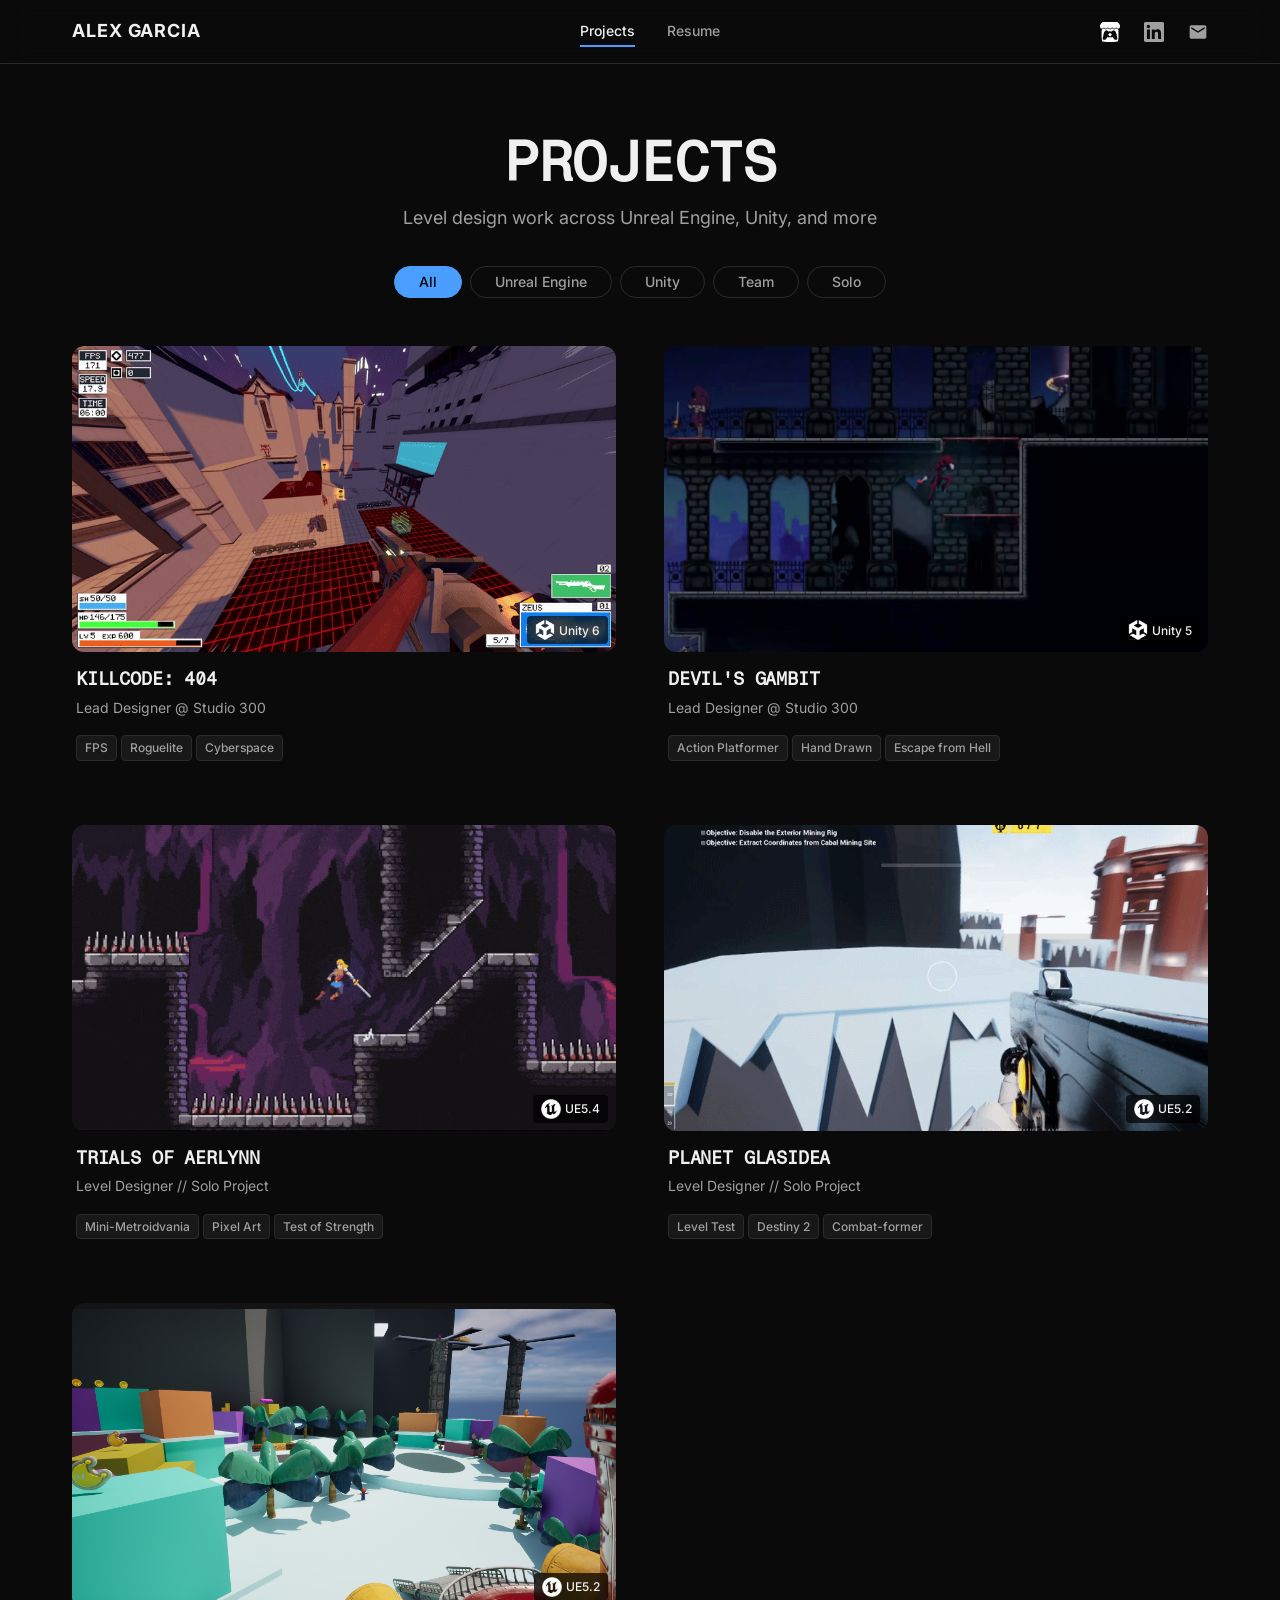
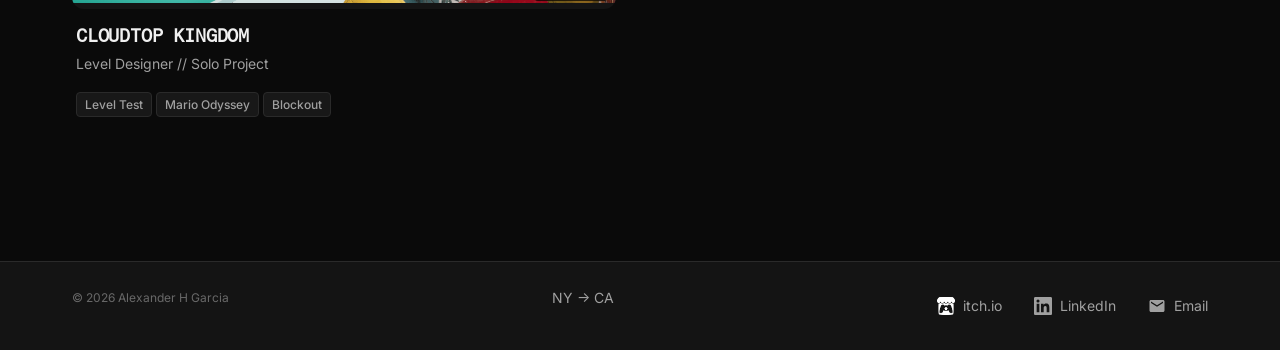
==== projects/index.html @ 3f66cb93 "Updated links" ====
<!DOCTYPE html>
<html lang="en">
<head>
  <meta charset="UTF-8">
  <meta name="viewport" content="width=device-width, initial-scale=1.0">
  <meta name="description" content="Game and level design projects by Alexander H Garcia.">
  <meta name="theme-color" content="#0a0a0a">
  <title>Projects — Alexander H Garcia</title>

  <!-- Fonts -->
  <link rel="preconnect" href="https://fonts.googleapis.com">
  <link rel="preconnect" href="https://fonts.gstatic.com" crossorigin>
  <link href="https://fonts.googleapis.com/css2?family=Fragment+Mono:ital@0;1&family=Inter:wght@400;500;600;700&display=swap" rel="stylesheet">

  <!-- Styles -->
  <link rel="stylesheet" href="../css/reset.css">
  <link rel="stylesheet" href="../css/variables.css">
  <link rel="stylesheet" href="../css/global.css">
  <link rel="stylesheet" href="../css/navbar.css">
  <link rel="stylesheet" href="../css/project-card.css">
  <link rel="stylesheet" href="../css/footer.css">

  <!-- Scripts -->
  <script src="../js/navbar.js" defer></script>
  <script src="../js/filter.js" defer></script>
  <script src="../js/lazy-load.js" defer></script>
  <script src="../js/thumbnail-cycle.js" defer></script>
</head>
<body>
  <div class="site-wrapper">

    <!-- ========== NAVBAR ========== -->
    <nav class="navbar" role="navigation" aria-label="Main navigation">
      <div class="navbar__inner">
        <a href="/" class="navbar__logo">Alex Garcia</a>

        <div class="navbar__links">
          <a href="/projects/" class="navbar__link navbar__link--active">Projects</a>
          <a href="/resume.html" class="navbar__link">Resume</a>
        </div>

        <div class="navbar__socials">
          <a href="https://saiyoh.itch.io/" class="navbar__social-link" aria-label="itch.io" target="_blank" rel="noopener">
            <img src="../assets/icons/itch.png" alt="itch.io" width="20" height="20">
          </a>
          <a href="https://www.linkedin.com/in/alexander-garcia-9144822bb/" class="navbar__social-link" aria-label="LinkedIn" target="_blank" rel="noopener">
            <svg viewBox="0 0 24 24" xmlns="http://www.w3.org/2000/svg"><path d="M20.447 20.452h-3.554v-5.569c0-1.328-.027-3.037-1.852-3.037-1.853 0-2.136 1.445-2.136 2.939v5.667H9.351V9h3.414v1.561h.046c.477-.9 1.637-1.85 3.37-1.85 3.601 0 4.267 2.37 4.267 5.455v6.286zM5.337 7.433a2.062 2.062 0 01-2.063-2.065 2.064 2.064 0 112.063 2.065zm1.782 13.019H3.555V9h3.564v11.452zM22.225 0H1.771C.792 0 0 .774 0 1.729v20.542C0 23.227.792 24 1.771 24h20.451C23.2 24 24 23.227 24 22.271V1.729C24 .774 23.2 0 22.222 0h.003z"/></svg>
          </a>
          <a href="mailto:alexhgarciadesign@gmail.com" class="navbar__social-link" aria-label="Email">
            <svg viewBox="0 0 24 24" xmlns="http://www.w3.org/2000/svg"><path d="M20 4H4c-1.1 0-2 .9-2 2v12c0 1.1.9 2 2 2h16c1.1 0 2-.9 2-2V6c0-1.1-.9-2-2-2zm0 4l-8 5-8-5V6l8 5 8-5v2z"/></svg>
          </a>
        </div>

        <button class="navbar__hamburger" aria-label="Toggle menu" aria-expanded="false">
          <span></span>
          <span></span>
          <span></span>
        </button>
      </div>

      <div class="navbar__overlay"></div>
      <div class="navbar__mobile-menu">
        <a href="./projects/" class="navbar__link navbar__link--active">Projects</a>
        <a href="./resume.html" class="navbar__link">Resume</a>
        <div class="navbar__mobile-socials">
          <a href="https://saiyoh.itch.io/" class="navbar__social-link" aria-label="itch.io" target="_blank" rel="noopener">
            <img src="../assets/icons/itch.png" alt="itch.io" width="20" height="20">
          </a>
          <a href="https://www.linkedin.com/in/alexander-garcia-9144822bb/" class="navbar__social-link" aria-label="LinkedIn" target="_blank" rel="noopener">
            <svg viewBox="0 0 24 24" xmlns="http://www.w3.org/2000/svg"><path d="M20.447 20.452h-3.554v-5.569c0-1.328-.027-3.037-1.852-3.037-1.853 0-2.136 1.445-2.136 2.939v5.667H9.351V9h3.414v1.561h.046c.477-.9 1.637-1.85 3.37-1.85 3.601 0 4.267 2.37 4.267 5.455v6.286zM5.337 7.433a2.062 2.062 0 01-2.063-2.065 2.064 2.064 0 112.063 2.065zm1.782 13.019H3.555V9h3.564v11.452zM22.225 0H1.771C.792 0 0 .774 0 1.729v20.542C0 23.227.792 24 1.771 24h20.451C23.2 24 24 23.227 24 22.271V1.729C24 .774 23.2 0 22.222 0h.003z"/></svg>
          </a>
          <a href="mailto:alexhgarciadesign@gmail.com" class="navbar__social-link" aria-label="Email">
            <svg viewBox="0 0 24 24" xmlns="http://www.w3.org/2000/svg"><path d="M20 4H4c-1.1 0-2 .9-2 2v12c0 1.1.9 2 2 2h16c1.1 0 2-.9 2-2V6c0-1.1-.9-2-2-2zm0 4l-8 5-8-5V6l8 5 8-5v2z"/></svg>
          </a>
        </div>
      </div>
    </nav>

    <!-- ========== MAIN ========== -->
    <main>
      <section class="section">
        <div class="container">
          <div class="projects-header">
            <h1>Projects</h1>
            <p>Level design work across Unreal Engine, Unity, and more</p>
          </div>

          <!-- Filter tags -->
          <div class="filter-tags">
            <button class="filter-tag filter-tag--active" data-filter="all">All</button>
            <button class="filter-tag" data-filter="unreal">Unreal Engine</button>
            <button class="filter-tag" data-filter="unity">Unity</button>
            <button class="filter-tag" data-filter="team">Team</button>
            <button class="filter-tag" data-filter="solo">Solo</button>
          </div>

          <!-- Project grid -->
          <div class="project-grid">

            <!-- KillCode: 404 -->
            <a href="/projects/killcode-404.html" class="project-card" data-tags="unity,team">
              <div class="project-card__thumbnail">
                <img src="../assets/images/projects/killcode-404/kcc404-thumbnail.gif" alt="KillCode: 404 gameplay showing level design" loading="lazy">
                <div class="project-card__engine">
                  <img src="../assets/icons/unity.png" alt="">
                  <span>Unity 6</span>
                </div>
              </div>
              <div class="project-card__info">
                <h2 class="project-card__title">KillCode: 404</h2>
                <p class="project-card__subtitle">Lead Designer @ Studio 300</p>
                <div class="project-card__genres">
                  <span class="genre-tag">FPS</span>
                  <span class="genre-tag">Roguelite</span>
                  <span class="genre-tag">Cyberspace</span>
                </div>
              </div>
            </a>

            <!-- Devil's Gambit -->
            <a href="/projects/devils-gambit.html" class="project-card" data-tags="unity,team">
              <div class="project-card__thumbnail">
                <img src="../assets/images/projects/devils-gambit/dv-thumbnail.gif" alt="Devil's Gambit gameplay showing level design" loading="lazy">
                <div class="project-card__engine">
                  <img src="../assets/icons/unity.png" alt="">
                  <span>Unity 5</span>
                </div>
              </div>
              <div class="project-card__info">
                <h2 class="project-card__title">Devil's Gambit</h2>
                <p class="project-card__subtitle">Lead Designer @ Studio 300</p>
                <div class="project-card__genres">
                  <span class="genre-tag">Action Platformer</span>
                  <span class="genre-tag">Hand Drawn</span>
                  <span class="genre-tag">Escape from Hell</span>
                </div>
              </div>
            </a>

            <!-- Trials of Aerlynn -->
            <a href="/projects/trials-of-aerlynn.html" class="project-card" data-tags="unreal,solo">
              <div class="project-card__thumbnail">
                <img src="../assets/images/projects/trials-of-aerlynn/ttoa-thumbnail.gif" alt="Trials of Aerlynn gameplay showing level design" loading="lazy">
                <div class="project-card__engine">
                  <img src="../assets/icons/unreal.png" alt="">
                  <span>UE5.4</span>
                </div>
              </div>
              <div class="project-card__info">
                <h2 class="project-card__title">Trials of Aerlynn</h2>
                <p class="project-card__subtitle">Level Designer // Solo Project</p>
                <div class="project-card__genres">
                  <span class="genre-tag">Mini-Metroidvania</span>
                  <span class="genre-tag">Pixel Art</span>
                  <span class="genre-tag">Test of Strength</span>
                </div>
              </div>
            </a>

            <!-- Planet Glasidea -->
            <a href="/projects/planet-glasidea.html" class="project-card" data-tags="unreal,solo">
              <div class="project-card__thumbnail">
                <img src="../assets/images/projects/planet-glasidea/glasidea-thumbnail-a.gif"
                     data-thumbnails='["../assets/images/projects/planet-glasidea/glasidea-thumbnail-a.gif","../assets/images/projects/planet-glasidea/glasidea-thumbnail-b.gif","../assets/images/projects/planet-glasidea/glasidea-thumbnail-c.gif"]'
                     alt="Planet Glasidea gameplay showing level design" loading="lazy">
                <div class="project-card__engine">
                  <img src="../assets/icons/unreal.png" alt="">
                  <span>UE5.2</span>
                </div>
              </div>
              <div class="project-card__info">
                <h2 class="project-card__title">Planet Glasidea</h2>
                <p class="project-card__subtitle">Level Designer // Solo Project</p>
                <div class="project-card__genres">
                  <span class="genre-tag">Level Test</span>
                  <span class="genre-tag">Destiny 2</span>
                  <span class="genre-tag">Combat-former</span>
                </div>
              </div>
            </a>

            <!-- Cloudtop Kingdom -->
            <a href="/projects/cloudtop-kingdom.html" class="project-card" data-tags="unreal,solo">
              <div class="project-card__thumbnail project-card__thumbnail--slideshow"
                  data-slideshow-duration="60s"
                  data-slideshow='["../assets/images/projects/cloudtop-kingdom/thumbnail-ss/ss-a.png","../assets/images/projects/cloudtop-kingdom/thumbnail-ss/ss-b.png","../assets/images/projects/cloudtop-kingdom/thumbnail-ss/ss-c.png","../assets/images/projects/cloudtop-kingdom/thumbnail-ss/ss-d.png","../assets/images/projects/cloudtop-kingdom/thumbnail-ss/ss-e.png","../assets/images/projects/cloudtop-kingdom/thumbnail-ss/ss-f.png","../assets/images/projects/cloudtop-kingdom/thumbnail-ss/ss-g.png"]'>
                <img src="../assets/images/projects/cloudtop-kingdom/thumbnail-ss/ss-a.png" alt="Cloudtop Kingdom gameplay showing level design" loading="lazy">
                <div class="project-card__engine">
                  <img src="../assets/icons/unreal.png" alt="">
                  <span>UE5.2</span>
                </div>
              </div>
              <div class="project-card__info">
                <h2 class="project-card__title">Cloudtop Kingdom</h2>
                <p class="project-card__subtitle">Level Designer // Solo Project</p>
                <div class="project-card__genres">
                  <span class="genre-tag">Level Test</span>
                  <span class="genre-tag">Mario Odyssey</span>
                  <span class="genre-tag">Blockout</span>
                </div>
              </div>
            </a>

          </div>
        </div>
      </section>
    </main>

    <!-- ========== FOOTER ========== -->
    <footer class="footer">
      <div class="container footer__inner">
        <p class="footer__copyright">&copy; 2026 Alexander H Garcia</p>
        <p class="footer__info">NY -> CA</p>
        <div class="footer__links">
          <a href="https://saiyoh.itch.io/" class="footer__link" target="_blank" rel="noopener">
            <img src="../assets/icons/itch.png" alt="" width="18" height="18">
            itch.io
          </a>
          <a href="https://www.linkedin.com/in/alexander-garcia-9144822bb/" class="footer__link" target="_blank" rel="noopener">
            <svg viewBox="0 0 24 24" xmlns="http://www.w3.org/2000/svg" width="18" height="18"><path fill="currentColor" d="M20.447 20.452h-3.554v-5.569c0-1.328-.027-3.037-1.852-3.037-1.853 0-2.136 1.445-2.136 2.939v5.667H9.351V9h3.414v1.561h.046c.477-.9 1.637-1.85 3.37-1.85 3.601 0 4.267 2.37 4.267 5.455v6.286zM5.337 7.433a2.062 2.062 0 01-2.063-2.065 2.064 2.064 0 112.063 2.065zm1.782 13.019H3.555V9h3.564v11.452zM22.225 0H1.771C.792 0 0 .774 0 1.729v20.542C0 23.227.792 24 1.771 24h20.451C23.2 24 24 23.227 24 22.271V1.729C24 .774 23.2 0 22.222 0h.003z"/></svg>
            LinkedIn
          </a>
          <a href="mailto:alexhgarciadesign@gmail.com" class="footer__link">
            <svg viewBox="0 0 24 24" xmlns="http://www.w3.org/2000/svg" width="18" height="18"><path fill="currentColor" d="M20 4H4c-1.1 0-2 .9-2 2v12c0 1.1.9 2 2 2h16c1.1 0 2-.9 2-2V6c0-1.1-.9-2-2-2zm0 4l-8 5-8-5V6l8 5 8-5v2z"/></svg>
            Email
          </a>
        </div>
      </div>
    </footer>

  </div>
</body>
</html>
---- css/variables.css ----
/* === Design Tokens === */
:root {
  /* Colors — dark mode only */
  --color-bg-primary: #0a0a0a;
  --color-bg-secondary: #141414;
  --color-bg-tertiary: #1e1e1e;
  --color-text-primary: #f0f0f0;
  --color-text-secondary: #a0a0a0;
  --color-accent: #4a9eff;
  --color-accent-hover: #6bb3ff;
  --color-border: #2a2a2a;
  --color-overlay: rgba(0, 0, 0, 0.85);

  /* Typography */
  --font-primary: 'Inter', system-ui, -apple-system, sans-serif;
  --font-heading: 'Fragment Mono', ui-monospace, monospace;
  --font-mono: 'JetBrains Mono', ui-monospace, monospace;

  /* Font sizes */
  --text-xs: 0.75rem;
  --text-sm: 0.875rem;
  --text-base: 1rem;
  --text-lg: 1.125rem;
  --text-xl: 1.25rem;
  --text-2xl: 1.5rem;
  --text-3xl: 2rem;
  --text-4xl: 2.5rem;
  --text-5xl: 3.5rem;

  /* Spacing */
  --space-xs: 0.25rem;
  --space-sm: 0.5rem;
  --space-md: 1rem;
  --space-lg: 1.5rem;
  --space-xl: 2rem;
  --space-2xl: 3rem;
  --space-3xl: 4rem;
  --space-4xl: 6rem;

  /* Layout */
  --content-max-width: 900px;
  --grid-max-width: 1200px;
  --navbar-height: 64px;

  /* Borders */
  --radius-sm: 4px;
  --radius-md: 8px;
  --radius-lg: 12px;

  /* Transitions */
  --transition-fast: 150ms ease;
  --transition-normal: 250ms ease;
  --transition-slow: 400ms ease;

  /* Shadows */
  --shadow-card: 0 4px 24px rgba(0, 0, 0, 0.4);
  --shadow-card-hover: 0 8px 32px rgba(0, 0, 0, 0.6);
}
---- css/global.css ----
/* === Global Styles === */
body {
  font-family: var(--font-primary);
  font-size: var(--text-base);
  color: var(--color-text-primary);
  background-color: var(--color-bg-primary);
}

/* Main content wrapper — pushes footer down */
.site-wrapper {
  display: flex;
  flex-direction: column;
  min-height: 100vh;
}

main {
  flex: 1;
  padding-top: var(--navbar-height);
}

/* === Typography === */
h1, h2, h3 {
  font-family: var(--font-heading);
  text-transform: uppercase;
}

h1 {
  font-size: var(--text-4xl);
  font-weight: 700;
  line-height: 1.2;
  letter-spacing: -0.02em;
}

h2 {
  font-size: var(--text-2xl);
  font-weight: 600;
  line-height: 1.3;
  letter-spacing: -0.01em;
}

h3 {
  font-size: var(--text-xl);
  font-weight: 600;
  line-height: 1.4;
}

p {
  color: var(--color-text-secondary);
  line-height: 1.7;
  margin-bottom: var(--space-md);
}

p:last-child {
  margin-bottom: 0;
}

strong {
  color: var(--color-text-primary);
  font-weight: 600;
}

/* === Links === */
a:hover {
  color: var(--color-accent);
}

/* === Utilities === */
.container {
  width: 100%;
  max-width: var(--grid-max-width);
  margin: 0 auto;
  padding: 0 var(--space-xl);
}

.container--narrow {
  max-width: var(--content-max-width);
}

.section {
  padding: var(--space-3xl) 0;
}

.text-accent {
  color: var(--color-accent);
}

.text-secondary {
  color: var(--color-text-secondary);
}

.visually-hidden {
  position: absolute;
  width: 1px;
  height: 1px;
  padding: 0;
  margin: -1px;
  overflow: hidden;
  clip: rect(0, 0, 0, 0);
  white-space: nowrap;
  border: 0;
}

/* === Buttons === */
.btn {
  display: inline-flex;
  align-items: center;
  gap: var(--space-sm);
  padding: var(--space-sm) var(--space-xl);
  border: none;
  border-radius: var(--radius-md);
  font-size: var(--text-base);
  font-weight: 500;
  cursor: pointer;
  transition: all var(--transition-normal);
  text-decoration: none;
}

.btn--primary {
  background-color: var(--color-accent);
  color: #000;
}

.btn--primary:hover {
  background-color: var(--color-accent-hover);
  color: #000;
  transform: translateY(-2px);
}

.btn--outline {
  background-color: transparent;
  color: var(--color-text-primary);
  border: 1px solid var(--color-border);
}

.btn--outline:hover {
  border-color: var(--color-accent);
  color: var(--color-accent);
  transform: translateY(-2px);
}

/* === Scroll lock (for lightbox) === */
body.scroll-locked {
  overflow: hidden;
}

/* === Reduced motion === */
@media (prefers-reduced-motion: reduce) {
  *, *::before, *::after {
    animation-duration: 0.01ms !important;
    animation-iteration-count: 1 !important;
    transition-duration: 0.01ms !important;
    scroll-behavior: auto !important;
  }
}

/* === Responsive text scaling === */
@media (min-width: 768px) {
  h1 {
    font-size: var(--text-5xl);
  }

  h2 {
    font-size: var(--text-3xl);
  }
}
---- css/navbar.css ----
/* === Navbar === */
.navbar {
  position: fixed;
  top: 0;
  left: 0;
  right: 0;
  z-index: 1000;
  height: var(--navbar-height);
  background-color: rgba(10, 10, 10, 0.8);
  backdrop-filter: blur(12px);
  -webkit-backdrop-filter: blur(12px);
  border-bottom: 1px solid var(--color-border);
}

.navbar__inner {
  display: flex;
  align-items: center;
  justify-content: space-between;
  height: 100%;
  max-width: var(--grid-max-width);
  margin: 0 auto;
  padding: 0 var(--space-xl);
}

/* Logo / Name */
.navbar__logo {
  font-size: var(--text-lg);
  font-weight: 700;
  letter-spacing: 0.05em;
  text-transform: uppercase;
  color: var(--color-text-primary);
  transition: color var(--transition-fast);
  white-space: nowrap;
}

.navbar__logo:hover {
  color: var(--color-accent);
}

/* Desktop nav links */
.navbar__links {
  display: none;
  align-items: center;
  gap: var(--space-xl);
}

.navbar__link {
  font-size: var(--text-sm);
  font-weight: 500;
  color: var(--color-text-secondary);
  transition: color var(--transition-fast);
  position: relative;
}

.navbar__link::after {
  content: '';
  position: absolute;
  bottom: -4px;
  left: 0;
  width: 0;
  height: 2px;
  background-color: var(--color-accent);
  transition: width var(--transition-normal);
}

.navbar__link:hover,
.navbar__link--active {
  color: var(--color-text-primary);
}

.navbar__link:hover::after,
.navbar__link--active::after {
  width: 100%;
}

/* External link icons */
.navbar__socials {
  display: none;
  align-items: center;
  gap: var(--space-lg);
}

.navbar__social-link {
  color: var(--color-text-secondary);
  transition: color var(--transition-fast);
  display: flex;
  align-items: center;
}

.navbar__social-link:hover {
  color: var(--color-accent);
}

.navbar__social-link svg {
  width: 20px;
  height: 20px;
  fill: currentColor;
}

/* Hamburger button */
.navbar__hamburger {
  display: flex;
  flex-direction: column;
  justify-content: center;
  align-items: center;
  gap: 5px;
  width: 40px;
  height: 40px;
  background: none;
  border: none;
  cursor: pointer;
  padding: 8px;
}

.navbar__hamburger span {
  display: block;
  width: 24px;
  height: 2px;
  background-color: var(--color-text-primary);
  border-radius: 1px;
  transition: all var(--transition-normal);
}

/* Hamburger open state */
.navbar__hamburger[aria-expanded="true"] span:nth-child(1) {
  transform: translateY(7px) rotate(45deg);
}

.navbar__hamburger[aria-expanded="true"] span:nth-child(2) {
  opacity: 0;
}

.navbar__hamburger[aria-expanded="true"] span:nth-child(3) {
  transform: translateY(-7px) rotate(-45deg);
}

/* Mobile menu panel */
.navbar__mobile-menu {
  position: fixed;
  top: var(--navbar-height);
  right: 0;
  bottom: 0;
  width: 280px;
  background-color: var(--color-bg-secondary);
  border-left: 1px solid var(--color-border);
  padding: var(--space-xl);
  transform: translateX(100%);
  transition: transform var(--transition-slow);
  z-index: 999;
  overflow-y: auto;
}

.navbar__mobile-menu.is-open {
  transform: translateX(0);
}

.navbar__mobile-menu .navbar__link {
  display: block;
  font-size: var(--text-lg);
  padding: var(--space-md) 0;
  border-bottom: 1px solid var(--color-border);
}

.navbar__mobile-menu .navbar__link::after {
  display: none;
}

.navbar__mobile-socials {
  display: flex;
  gap: var(--space-xl);
  padding-top: var(--space-xl);
  margin-top: var(--space-md);
}

.navbar__mobile-socials .navbar__social-link svg {
  width: 24px;
  height: 24px;
}

/* Mobile menu overlay */
.navbar__overlay {
  position: fixed;
  top: var(--navbar-height);
  left: 0;
  right: 0;
  bottom: 0;
  background-color: rgba(0, 0, 0, 0.5);
  opacity: 0;
  visibility: hidden;
  transition: all var(--transition-normal);
  z-index: 998;
}

.navbar__overlay.is-visible {
  opacity: 1;
  visibility: visible;
}

/* Desktop breakpoint */
@media (min-width: 768px) {
  .navbar__links {
    display: flex;
  }

  .navbar__socials {
    display: flex;
  }

  .navbar__hamburger {
    display: none;
  }

  .navbar__mobile-menu,
  .navbar__overlay {
    display: none;
  }
}
---- css/project-card.css ----
/* === Project Cards Grid === */
.projects-header {
  text-align: center;
  margin-bottom: var(--space-xl);
}

.projects-header h1 {
  margin-bottom: var(--space-sm);
}

.projects-header p {
  color: var(--color-text-secondary);
  font-size: var(--text-lg);
}

/* Tag filters */
.filter-tags {
  display: flex;
  flex-wrap: wrap;
  gap: var(--space-sm);
  justify-content: center;
  margin-bottom: var(--space-2xl);
}

.filter-tag {
  padding: var(--space-xs) var(--space-lg);
  border: 1px solid var(--color-border);
  border-radius: 100px;
  font-size: var(--text-sm);
  font-weight: 500;
  color: var(--color-text-secondary);
  background: transparent;
  cursor: pointer;
  transition: all var(--transition-normal);
}

.filter-tag:hover {
  border-color: var(--color-accent);
  color: var(--color-accent);
}

.filter-tag--active {
  border-color: var(--color-accent);
  background-color: var(--color-accent);
  color: #000;
}

.filter-tag--active:hover {
  background-color: var(--color-accent-hover);
  border-color: var(--color-accent-hover);
  color: #000;
}

/* Project grid */
.project-grid {
  display: grid;
  grid-template-columns: 1fr;
  gap: var(--space-2xl);
}

/* Project card */
.project-card {
  display: block;
  text-decoration: none;
  border-radius: var(--radius-lg);
  overflow: hidden;
  transition: all var(--transition-normal);
}

.project-card:hover {
  transform: translateY(-4px);
  box-shadow: var(--shadow-card-hover);
}

/* Card thumbnail */
.project-card__thumbnail {
  position: relative;
  width: 100%;
  aspect-ratio: 16 / 9;
  overflow: hidden;
  background-color: var(--color-bg-secondary);
  border-radius: var(--radius-lg);
}

.project-card__thumbnail > img {
  width: 100%;
  height: 100%;
  object-fit: cover;
  transition: transform var(--transition-slow);
}

.project-card:hover .project-card__thumbnail > img {
  transform: scale(1.03);
}

/* Engine icon overlay */
.project-card__engine {
  position: absolute;
  bottom: var(--space-sm);
  right: var(--space-sm);
  display: flex;
  align-items: center;
  gap: var(--space-xs);
  padding: var(--space-xs) var(--space-sm);
  background-color: rgba(0, 0, 0, 0.7);
  backdrop-filter: blur(4px);
  border-radius: var(--radius-sm);
}

.project-card__engine img {
  width: 20px;
  height: 20px;
}

.project-card__engine span {
  font-size: var(--text-xs);
  color: var(--color-text-primary);
  font-weight: 500;
}

/* Card info below thumbnail */
.project-card__info {
  padding: var(--space-md) var(--space-xs);
}

.project-card__title {
  font-size: var(--text-lg);
  font-weight: 600;
  color: var(--color-text-primary);
  transition: color var(--transition-fast);
  margin-bottom: var(--space-xs);
}

.project-card:hover .project-card__title {
  color: var(--color-accent);
}

.project-card__subtitle {
  font-size: var(--text-sm);
  color: var(--color-text-secondary);
}

/* Genre tags */
.project-card__genres {
  display: flex;
  flex-wrap: wrap;
  gap: var(--space-xs);
  margin-top: var(--space-xs);
}

.genre-tag {
  padding: 2px var(--space-sm);
  font-size: var(--text-xs);
  font-weight: 500;
  color: var(--color-text-secondary);
  background-color: rgba(255, 255, 255, 0.06);
  border: 1px solid var(--color-border);
  border-radius: var(--radius-sm);
}

/* Slideshow thumbnail (continuous marquee scroll) */
.project-card__thumbnail--slideshow .slideshow__track {
  display: flex;
  position: absolute;
  top: 0;
  left: 0;
  height: 100%;
}

.project-card__thumbnail--slideshow .slideshow__track img {
  height: 100%;
  width: auto;
  flex-shrink: 0;
  object-fit: contain;
}

/* Card fade for filter transitions */
.project-card--hidden {
  display: none;
}

.project-card--fading {
  opacity: 0;
  transition: opacity var(--transition-normal);
}

/* Two columns on desktop */
@media (min-width: 768px) {
  .project-grid {
    grid-template-columns: repeat(2, 1fr);
  }
}
---- css/footer.css ----
/* === Footer === */
.footer {
  background-color: var(--color-bg-secondary);
  border-top: 1px solid var(--color-border);
  padding: var(--space-lg) 0;
  margin-top: var(--space-3xl);
}

.footer__inner {
  display: flex;
  flex-direction: column;
  gap: var(--space-lg);
  align-items: center;
  text-align: center;
}

.footer__info {
  font-size: var(--text-sm);
  color: var(--color-text-secondary);
}

.footer__links {
  display: flex;
  gap: var(--space-xl);
  align-items: center;
}

.footer__link {
  display: flex;
  align-items: center;
  gap: var(--space-sm);
  font-size: var(--text-sm);
  color: var(--color-text-secondary);
  transition: color var(--transition-fast);
}

.footer__link:hover {
  color: var(--color-accent);
}

.footer__link svg {
  width: 18px;
  height: 18px;
  fill: currentColor;
}

.footer__copyright {
  font-size: var(--text-xs);
  color: var(--color-text-secondary);
  opacity: 0.6;
}

@media (min-width: 768px) {
  .footer__inner {
    flex-direction: row;
    justify-content: space-between;
    text-align: left;
  }

  .footer__copyright {
    order: -1;
  }
}
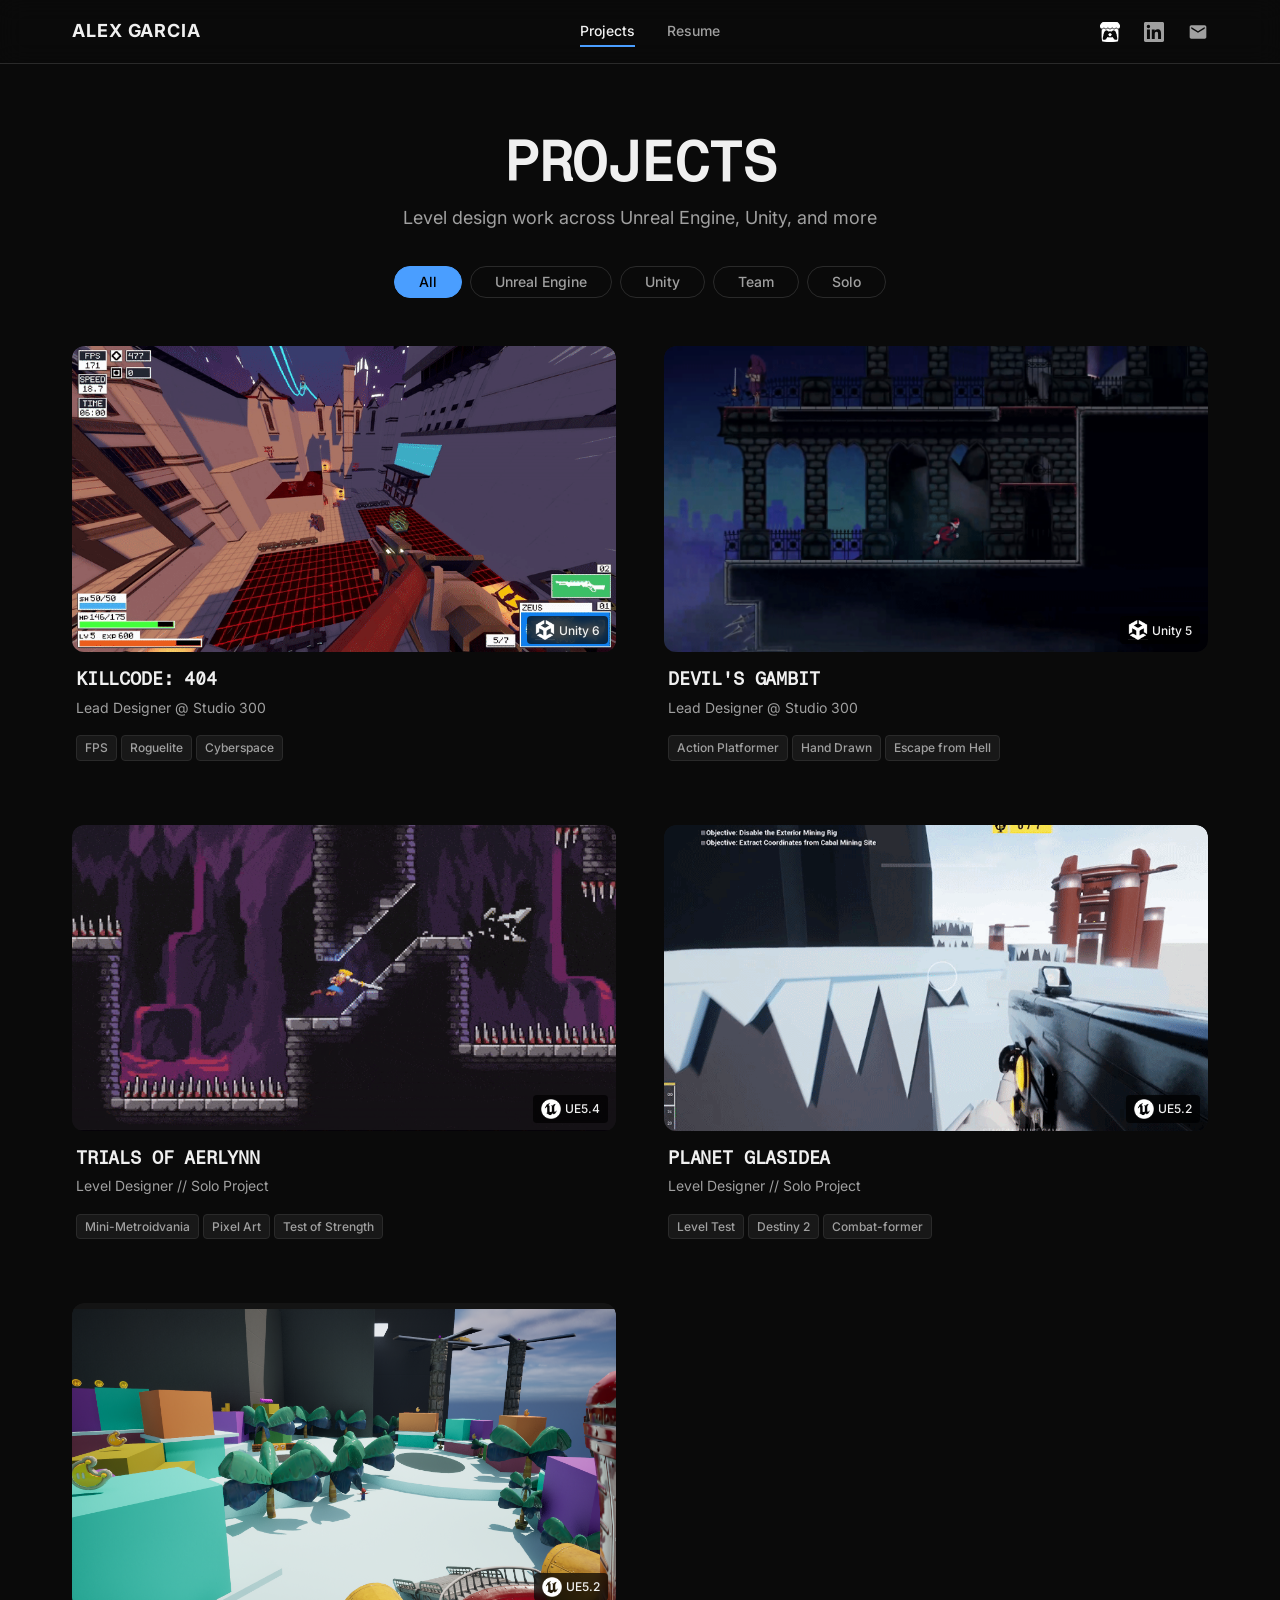
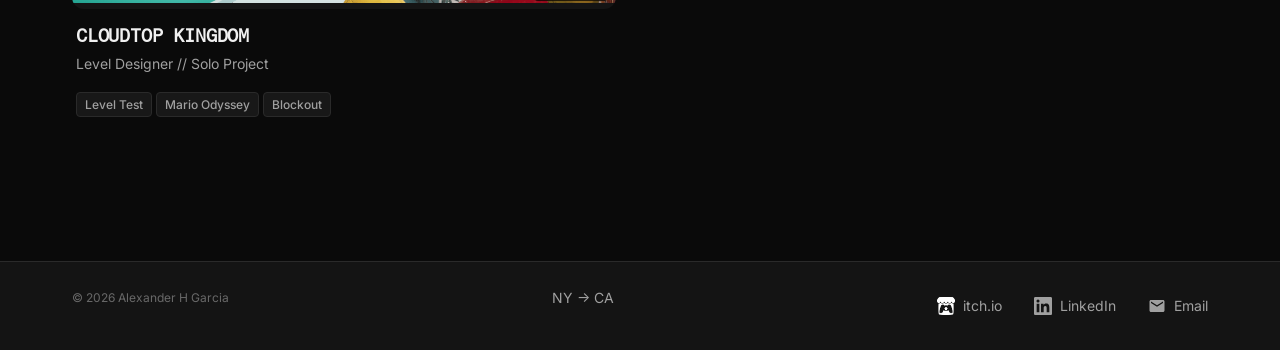
==== commit 74a8420c: "me when I forget the href ./" ====
--- a/projects/index.html
+++ b/projects/index.html
@@ -35,8 +35,8 @@
         <a href="/" class="navbar__logo">Alex Garcia</a>
 
         <div class="navbar__links">
-          <a href="/projects/" class="navbar__link navbar__link--active">Projects</a>
-          <a href="/resume.html" class="navbar__link">Resume</a>
+          <a href="./projects/" class="navbar__link navbar__link--active">Projects</a>
+          <a href="./resume.html" class="navbar__link">Resume</a>
         </div>
 
         <div class="navbar__socials">
@@ -98,7 +98,7 @@
           <div class="project-grid">
 
             <!-- KillCode: 404 -->
-            <a href="/projects/killcode-404.html" class="project-card" data-tags="unity,team">
+            <a href="./projects/killcode-404.html" class="project-card" data-tags="unity,team">
               <div class="project-card__thumbnail">
                 <img src="../assets/images/projects/killcode-404/kcc404-thumbnail.gif" alt="KillCode: 404 gameplay showing level design" loading="lazy">
                 <div class="project-card__engine">
@@ -118,7 +118,7 @@
             </a>
 
             <!-- Devil's Gambit -->
-            <a href="/projects/devils-gambit.html" class="project-card" data-tags="unity,team">
+            <a href="./projects/devils-gambit.html" class="project-card" data-tags="unity,team">
               <div class="project-card__thumbnail">
                 <img src="../assets/images/projects/devils-gambit/dv-thumbnail.gif" alt="Devil's Gambit gameplay showing level design" loading="lazy">
                 <div class="project-card__engine">
@@ -138,7 +138,7 @@
             </a>
 
             <!-- Trials of Aerlynn -->
-            <a href="/projects/trials-of-aerlynn.html" class="project-card" data-tags="unreal,solo">
+            <a href="./projects/trials-of-aerlynn.html" class="project-card" data-tags="unreal,solo">
               <div class="project-card__thumbnail">
                 <img src="../assets/images/projects/trials-of-aerlynn/ttoa-thumbnail.gif" alt="Trials of Aerlynn gameplay showing level design" loading="lazy">
                 <div class="project-card__engine">
@@ -158,7 +158,7 @@
             </a>
 
             <!-- Planet Glasidea -->
-            <a href="/projects/planet-glasidea.html" class="project-card" data-tags="unreal,solo">
+            <a href="./projects/planet-glasidea.html" class="project-card" data-tags="unreal,solo">
               <div class="project-card__thumbnail">
                 <img src="../assets/images/projects/planet-glasidea/glasidea-thumbnail-a.gif"
                      data-thumbnails='["../assets/images/projects/planet-glasidea/glasidea-thumbnail-a.gif","../assets/images/projects/planet-glasidea/glasidea-thumbnail-b.gif","../assets/images/projects/planet-glasidea/glasidea-thumbnail-c.gif"]'
@@ -180,7 +180,7 @@
             </a>
 
             <!-- Cloudtop Kingdom -->
-            <a href="/projects/cloudtop-kingdom.html" class="project-card" data-tags="unreal,solo">
+            <a href="./projects/cloudtop-kingdom.html" class="project-card" data-tags="unreal,solo">
               <div class="project-card__thumbnail project-card__thumbnail--slideshow"
                   data-slideshow-duration="60s"
                   data-slideshow='["../assets/images/projects/cloudtop-kingdom/thumbnail-ss/ss-a.png","../assets/images/projects/cloudtop-kingdom/thumbnail-ss/ss-b.png","../assets/images/projects/cloudtop-kingdom/thumbnail-ss/ss-c.png","../assets/images/projects/cloudtop-kingdom/thumbnail-ss/ss-d.png","../assets/images/projects/cloudtop-kingdom/thumbnail-ss/ss-e.png","../assets/images/projects/cloudtop-kingdom/thumbnail-ss/ss-f.png","../assets/images/projects/cloudtop-kingdom/thumbnail-ss/ss-g.png"]'>
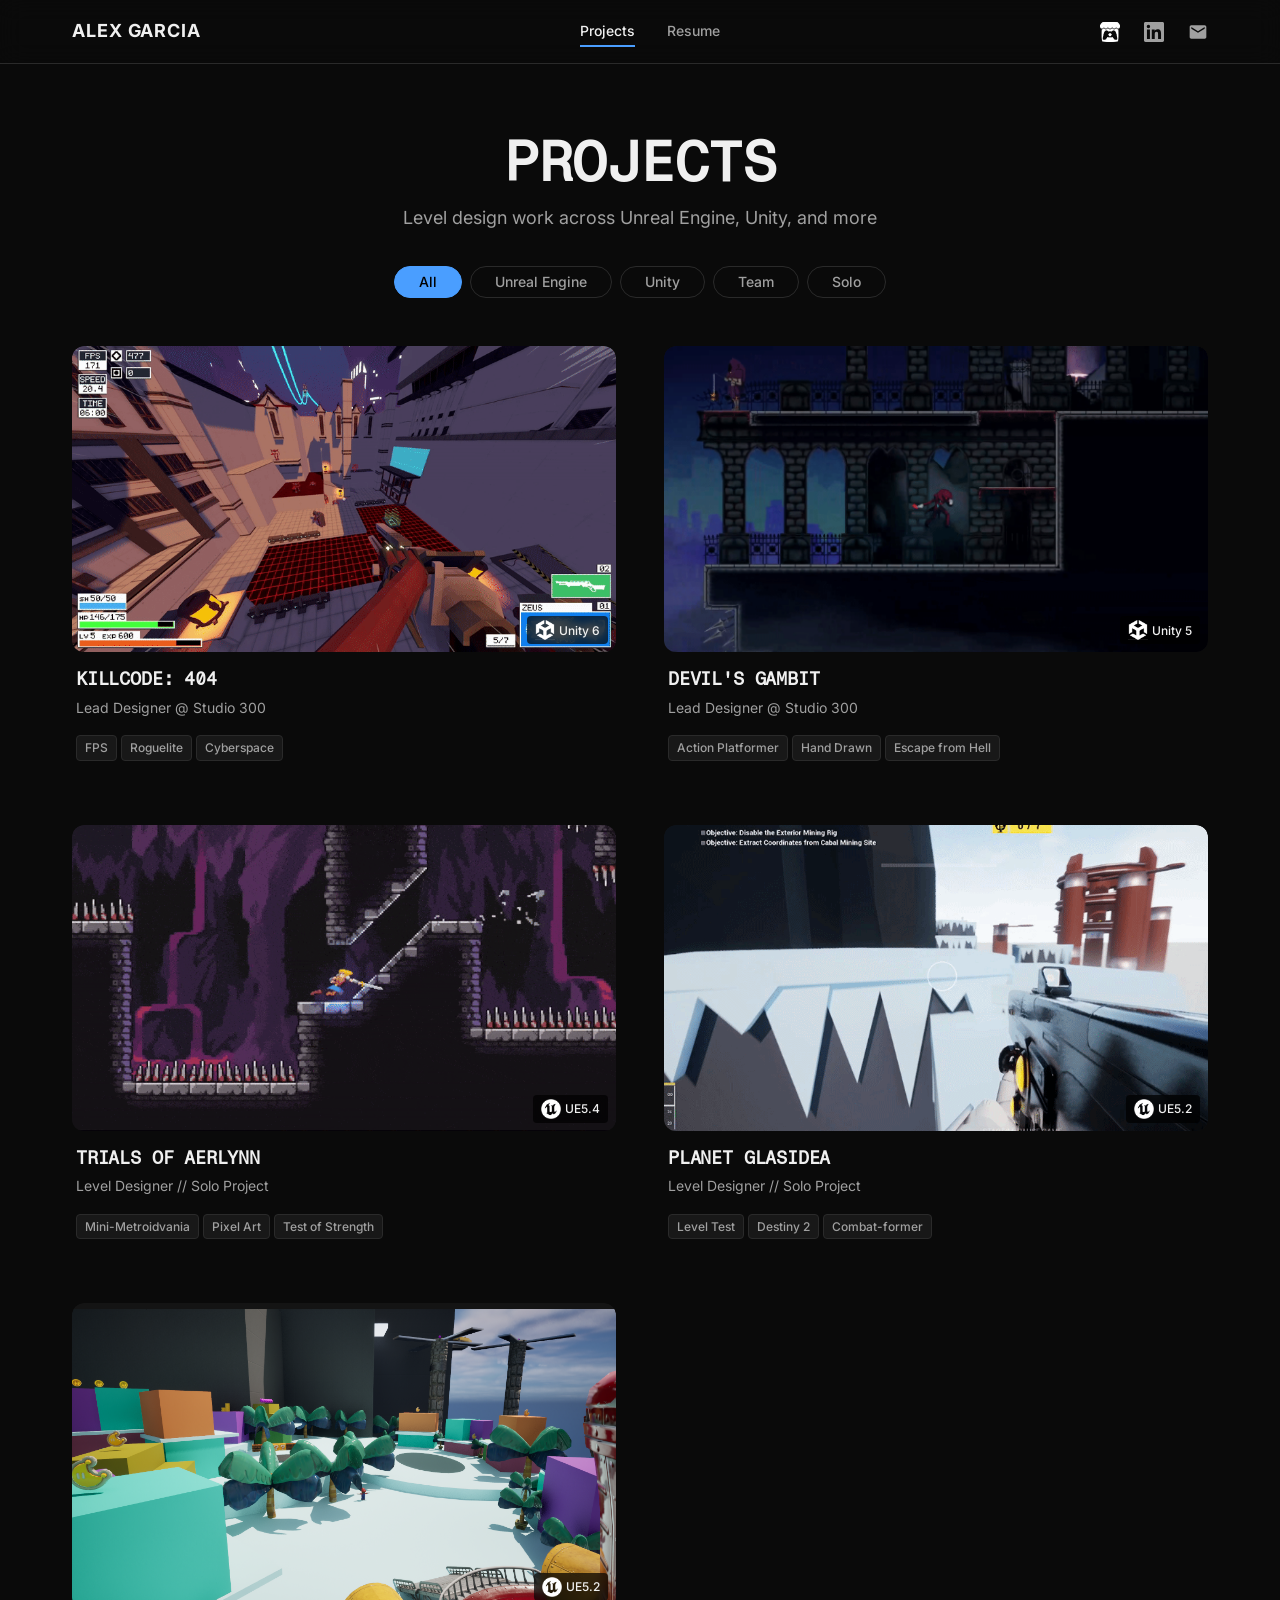
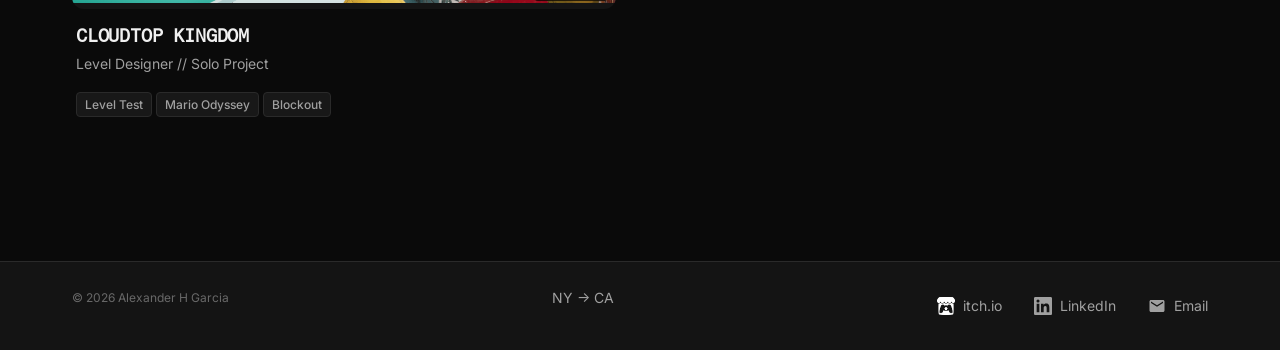
==== commit 4acc8db4: "oopsie" ====
--- a/projects/index.html
+++ b/projects/index.html
@@ -32,7 +32,7 @@
     <!-- ========== NAVBAR ========== -->
     <nav class="navbar" role="navigation" aria-label="Main navigation">
       <div class="navbar__inner">
-        <a href="/" class="navbar__logo">Alex Garcia</a>
+        <a href="./" class="navbar__logo">Alex Garcia</a>
 
         <div class="navbar__links">
           <a href="./projects/" class="navbar__link navbar__link--active">Projects</a>
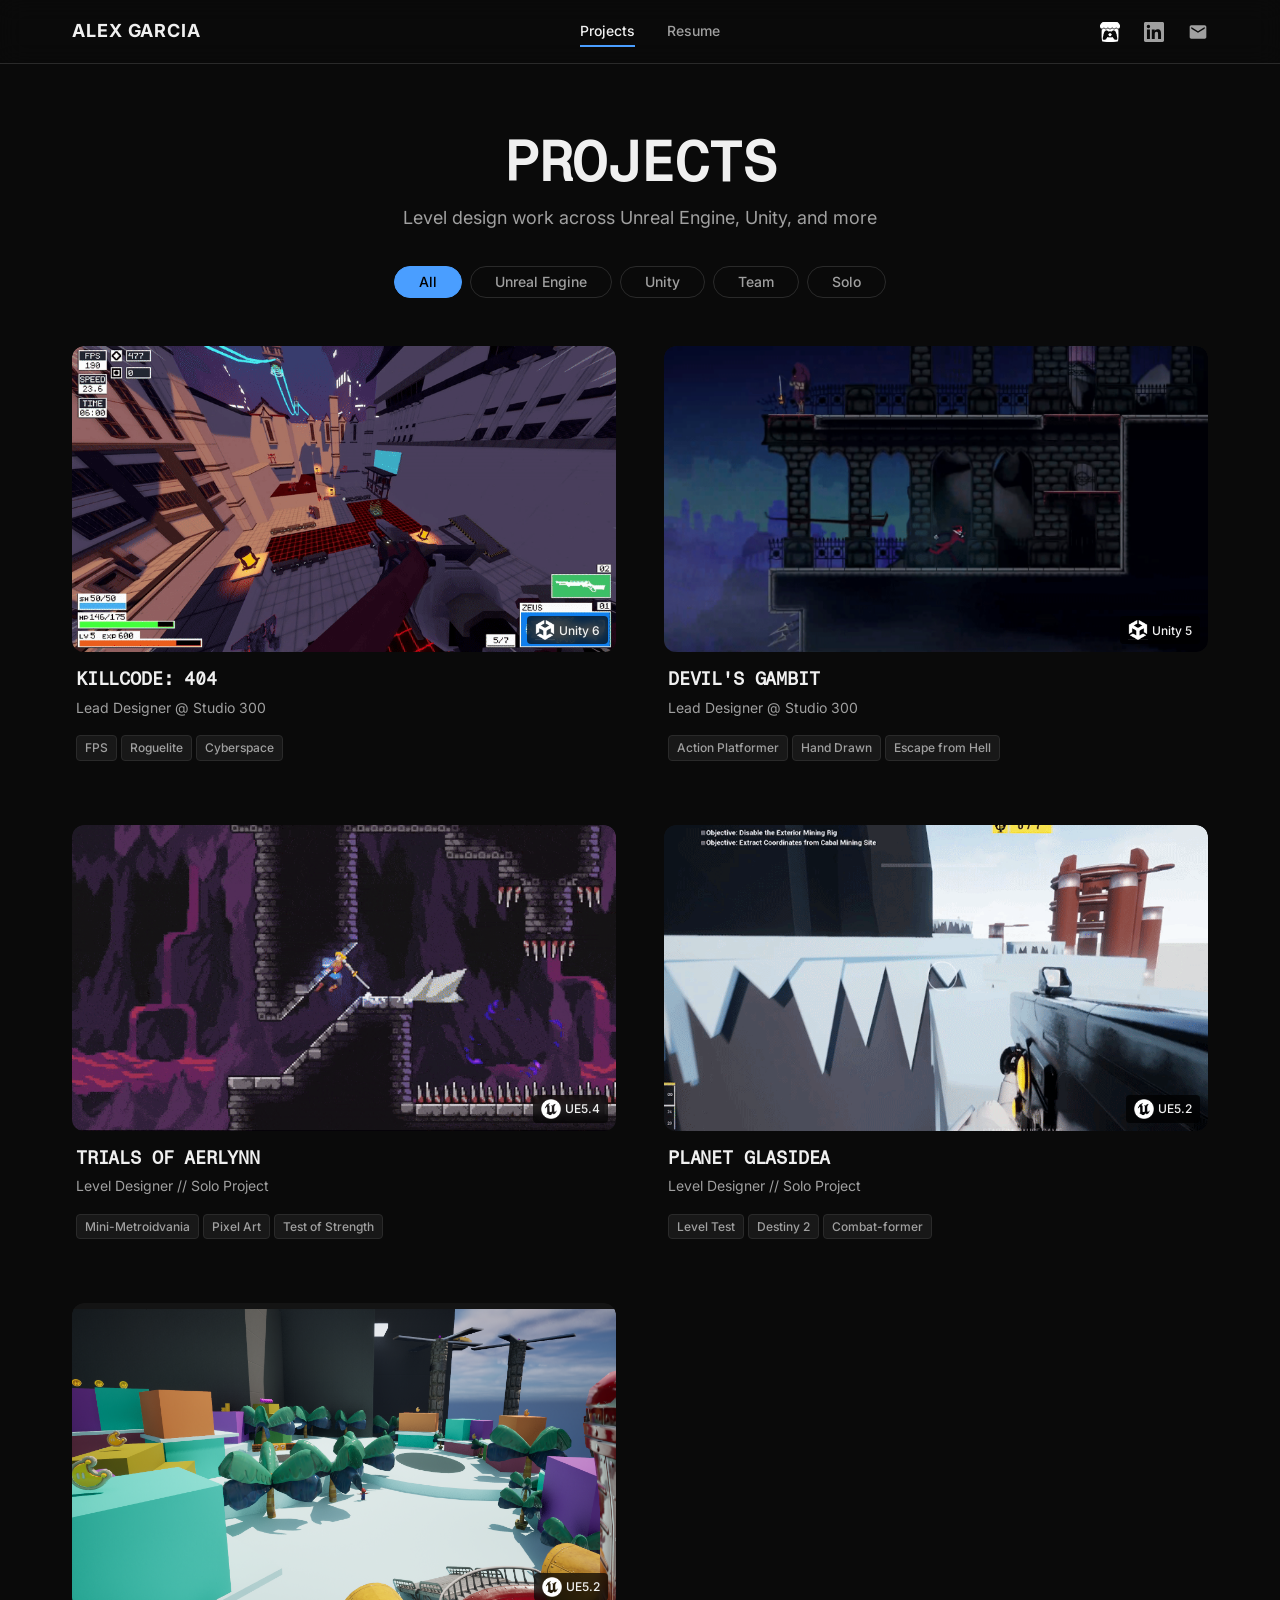
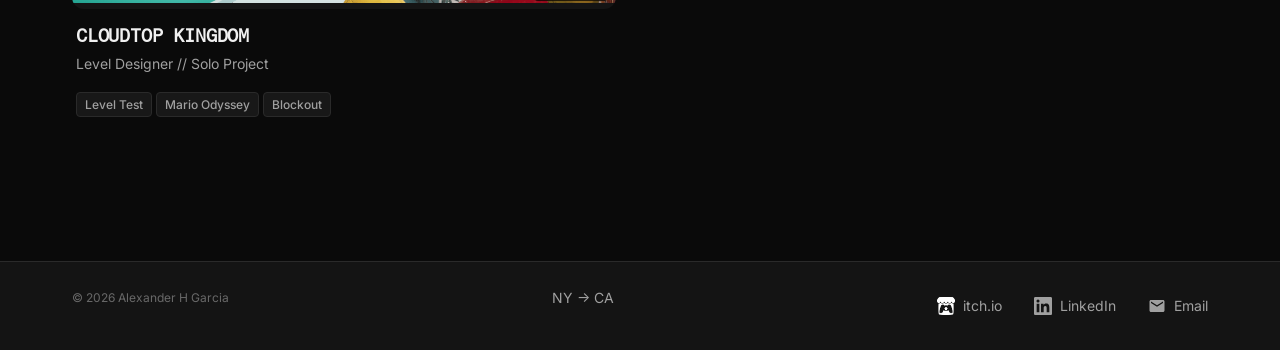
==== commit 45f12a42: "fixed linking in navbars" ====
--- a/projects/index.html
+++ b/projects/index.html
@@ -32,11 +32,11 @@
     <!-- ========== NAVBAR ========== -->
     <nav class="navbar" role="navigation" aria-label="Main navigation">
       <div class="navbar__inner">
-        <a href="./" class="navbar__logo">Alex Garcia</a>
+        <a href="../" class="navbar__logo">Alex Garcia</a>
 
         <div class="navbar__links">
-          <a href="./projects/" class="navbar__link navbar__link--active">Projects</a>
-          <a href="./resume.html" class="navbar__link">Resume</a>
+          <a href="./" class="navbar__link navbar__link--active">Projects</a>
+          <a href="../resume.html" class="navbar__link">Resume</a>
         </div>
 
         <div class="navbar__socials">
@@ -60,8 +60,8 @@
 
       <div class="navbar__overlay"></div>
       <div class="navbar__mobile-menu">
-        <a href="./projects/" class="navbar__link navbar__link--active">Projects</a>
-        <a href="./resume.html" class="navbar__link">Resume</a>
+        <a href="./" class="navbar__link navbar__link--active">Projects</a>
+        <a href="../resume.html" class="navbar__link">Resume</a>
         <div class="navbar__mobile-socials">
           <a href="https://saiyoh.itch.io/" class="navbar__social-link" aria-label="itch.io" target="_blank" rel="noopener">
             <img src="../assets/icons/itch.png" alt="itch.io" width="20" height="20">
@@ -98,7 +98,7 @@
           <div class="project-grid">
 
             <!-- KillCode: 404 -->
-            <a href="./projects/killcode-404.html" class="project-card" data-tags="unity,team">
+            <a href="./killcode-404.html" class="project-card" data-tags="unity,team">
               <div class="project-card__thumbnail">
                 <img src="../assets/images/projects/killcode-404/kcc404-thumbnail.gif" alt="KillCode: 404 gameplay showing level design" loading="lazy">
                 <div class="project-card__engine">
@@ -118,7 +118,7 @@
             </a>
 
             <!-- Devil's Gambit -->
-            <a href="./projects/devils-gambit.html" class="project-card" data-tags="unity,team">
+            <a href="./devils-gambit.html" class="project-card" data-tags="unity,team">
               <div class="project-card__thumbnail">
                 <img src="../assets/images/projects/devils-gambit/dv-thumbnail.gif" alt="Devil's Gambit gameplay showing level design" loading="lazy">
                 <div class="project-card__engine">
@@ -138,7 +138,7 @@
             </a>
 
             <!-- Trials of Aerlynn -->
-            <a href="./projects/trials-of-aerlynn.html" class="project-card" data-tags="unreal,solo">
+            <a href="./trials-of-aerlynn.html" class="project-card" data-tags="unreal,solo">
               <div class="project-card__thumbnail">
                 <img src="../assets/images/projects/trials-of-aerlynn/ttoa-thumbnail.gif" alt="Trials of Aerlynn gameplay showing level design" loading="lazy">
                 <div class="project-card__engine">
@@ -158,7 +158,7 @@
             </a>
 
             <!-- Planet Glasidea -->
-            <a href="./projects/planet-glasidea.html" class="project-card" data-tags="unreal,solo">
+            <a href="./planet-glasidea.html" class="project-card" data-tags="unreal,solo">
               <div class="project-card__thumbnail">
                 <img src="../assets/images/projects/planet-glasidea/glasidea-thumbnail-a.gif"
                      data-thumbnails='["../assets/images/projects/planet-glasidea/glasidea-thumbnail-a.gif","../assets/images/projects/planet-glasidea/glasidea-thumbnail-b.gif","../assets/images/projects/planet-glasidea/glasidea-thumbnail-c.gif"]'
@@ -180,7 +180,7 @@
             </a>
 
             <!-- Cloudtop Kingdom -->
-            <a href="./projects/cloudtop-kingdom.html" class="project-card" data-tags="unreal,solo">
+            <a href="./cloudtop-kingdom.html" class="project-card" data-tags="unreal,solo">
               <div class="project-card__thumbnail project-card__thumbnail--slideshow"
                   data-slideshow-duration="60s"
                   data-slideshow='["../assets/images/projects/cloudtop-kingdom/thumbnail-ss/ss-a.png","../assets/images/projects/cloudtop-kingdom/thumbnail-ss/ss-b.png","../assets/images/projects/cloudtop-kingdom/thumbnail-ss/ss-c.png","../assets/images/projects/cloudtop-kingdom/thumbnail-ss/ss-d.png","../assets/images/projects/cloudtop-kingdom/thumbnail-ss/ss-e.png","../assets/images/projects/cloudtop-kingdom/thumbnail-ss/ss-f.png","../assets/images/projects/cloudtop-kingdom/thumbnail-ss/ss-g.png"]'>
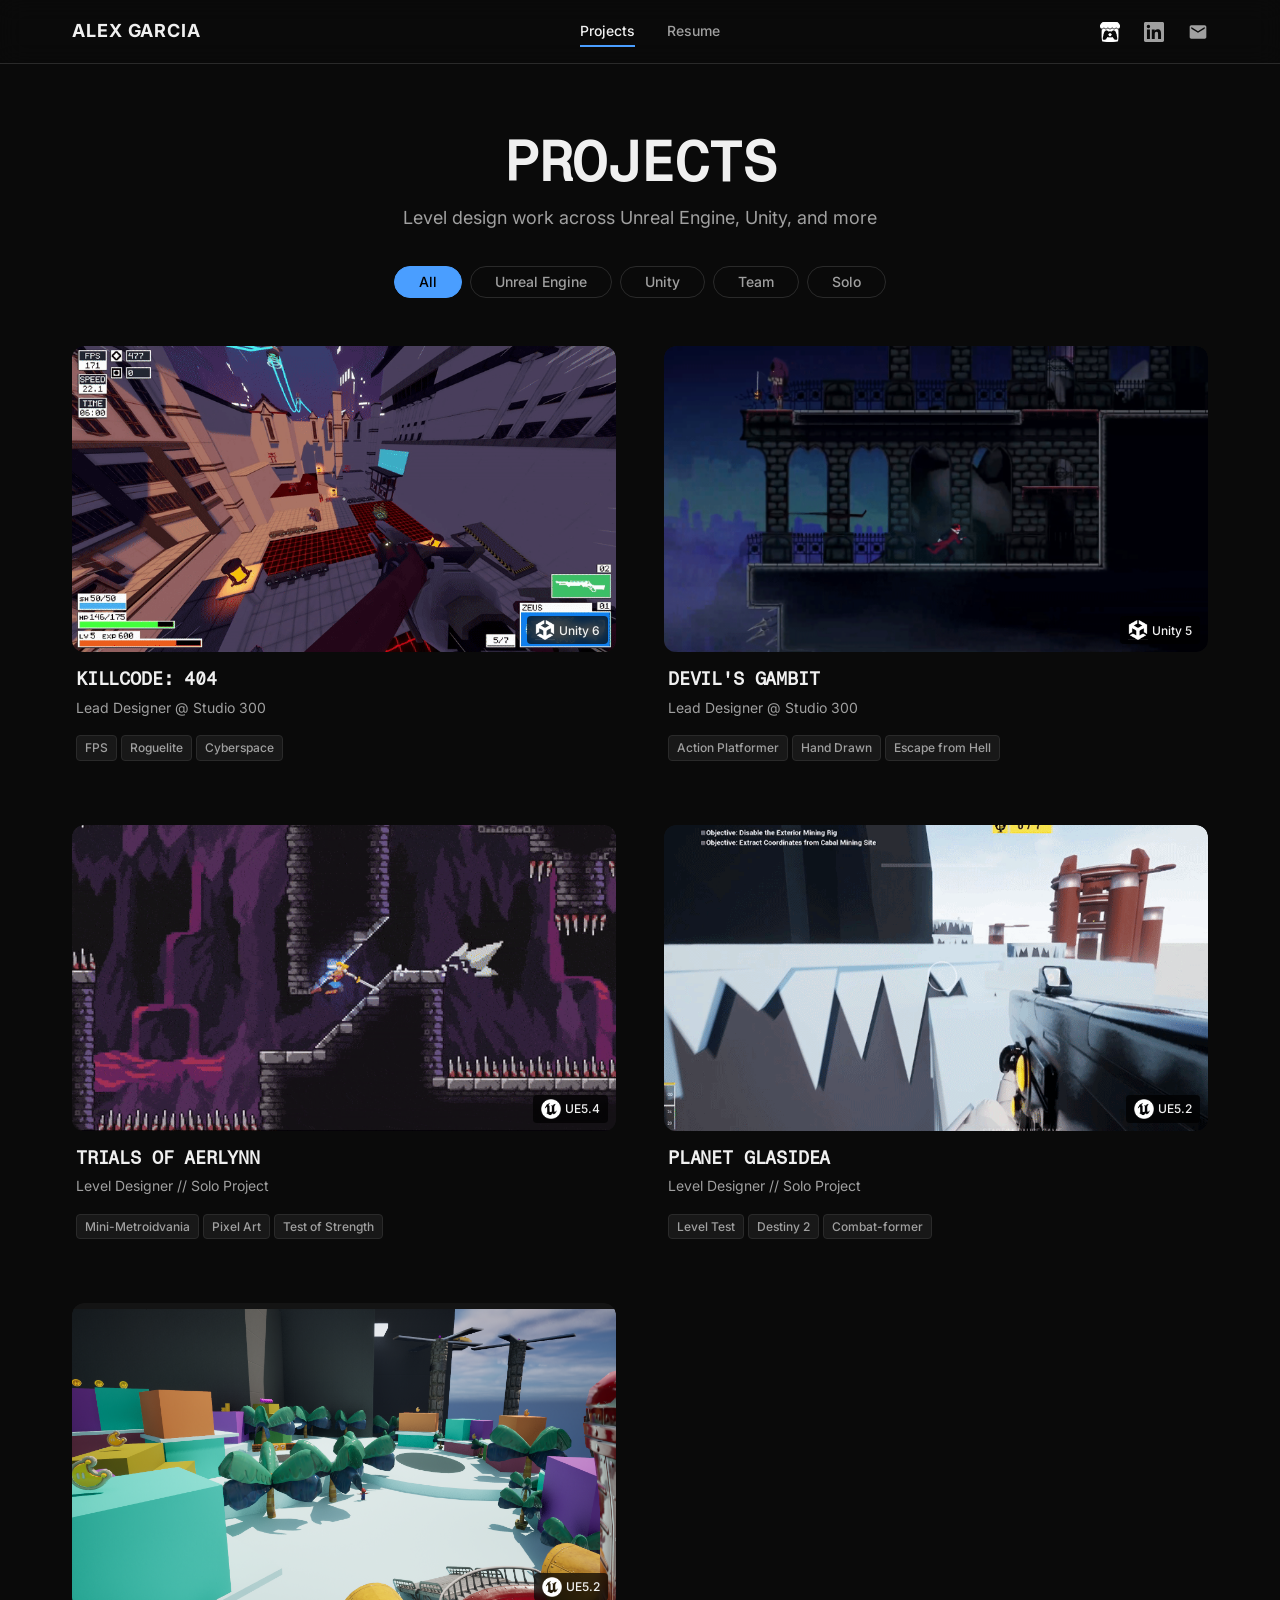
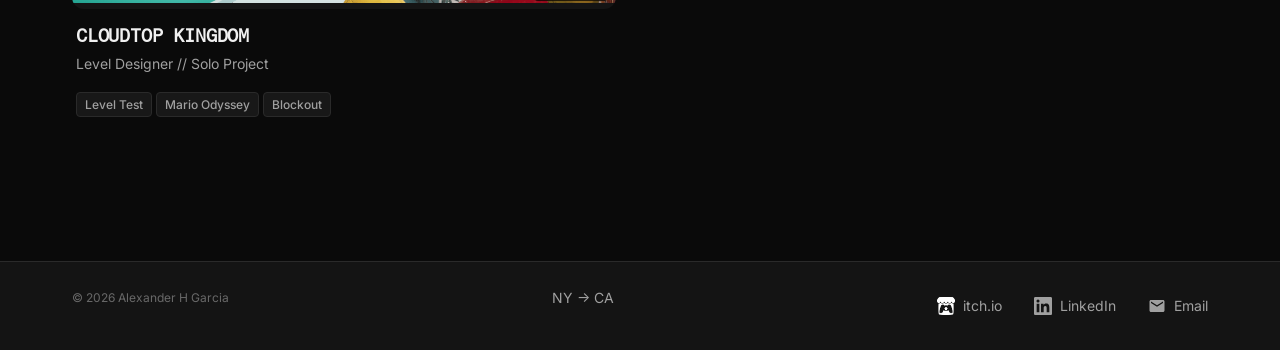
==== commit 8d6d12f4: "Updated layouts and added temp stubs for all projects.. migrated navbars and footers to a unified .j" ====
--- a/projects/index.html
+++ b/projects/index.html
@@ -21,6 +21,7 @@
   <link rel="stylesheet" href="../css/footer.css">
 
   <!-- Scripts -->
+  <script src="../js/components.js" defer></script>
   <script src="../js/navbar.js" defer></script>
   <script src="../js/filter.js" defer></script>
   <script src="../js/lazy-load.js" defer></script>
@@ -30,51 +31,7 @@
   <div class="site-wrapper">
 
     <!-- ========== NAVBAR ========== -->
-    <nav class="navbar" role="navigation" aria-label="Main navigation">
-      <div class="navbar__inner">
-        <a href="../" class="navbar__logo">Alex Garcia</a>
-
-        <div class="navbar__links">
-          <a href="./" class="navbar__link navbar__link--active">Projects</a>
-          <a href="../resume.html" class="navbar__link">Resume</a>
-        </div>
-
-        <div class="navbar__socials">
-          <a href="https://saiyoh.itch.io/" class="navbar__social-link" aria-label="itch.io" target="_blank" rel="noopener">
-            <img src="../assets/icons/itch.png" alt="itch.io" width="20" height="20">
-          </a>
-          <a href="https://www.linkedin.com/in/alexander-garcia-9144822bb/" class="navbar__social-link" aria-label="LinkedIn" target="_blank" rel="noopener">
-            <svg viewBox="0 0 24 24" xmlns="http://www.w3.org/2000/svg"><path d="M20.447 20.452h-3.554v-5.569c0-1.328-.027-3.037-1.852-3.037-1.853 0-2.136 1.445-2.136 2.939v5.667H9.351V9h3.414v1.561h.046c.477-.9 1.637-1.85 3.37-1.85 3.601 0 4.267 2.37 4.267 5.455v6.286zM5.337 7.433a2.062 2.062 0 01-2.063-2.065 2.064 2.064 0 112.063 2.065zm1.782 13.019H3.555V9h3.564v11.452zM22.225 0H1.771C.792 0 0 .774 0 1.729v20.542C0 23.227.792 24 1.771 24h20.451C23.2 24 24 23.227 24 22.271V1.729C24 .774 23.2 0 22.222 0h.003z"/></svg>
-          </a>
-          <a href="mailto:alexhgarciadesign@gmail.com" class="navbar__social-link" aria-label="Email">
-            <svg viewBox="0 0 24 24" xmlns="http://www.w3.org/2000/svg"><path d="M20 4H4c-1.1 0-2 .9-2 2v12c0 1.1.9 2 2 2h16c1.1 0 2-.9 2-2V6c0-1.1-.9-2-2-2zm0 4l-8 5-8-5V6l8 5 8-5v2z"/></svg>
-          </a>
-        </div>
-
-        <button class="navbar__hamburger" aria-label="Toggle menu" aria-expanded="false">
-          <span></span>
-          <span></span>
-          <span></span>
-        </button>
-      </div>
-
-      <div class="navbar__overlay"></div>
-      <div class="navbar__mobile-menu">
-        <a href="./" class="navbar__link navbar__link--active">Projects</a>
-        <a href="../resume.html" class="navbar__link">Resume</a>
-        <div class="navbar__mobile-socials">
-          <a href="https://saiyoh.itch.io/" class="navbar__social-link" aria-label="itch.io" target="_blank" rel="noopener">
-            <img src="../assets/icons/itch.png" alt="itch.io" width="20" height="20">
-          </a>
-          <a href="https://www.linkedin.com/in/alexander-garcia-9144822bb/" class="navbar__social-link" aria-label="LinkedIn" target="_blank" rel="noopener">
-            <svg viewBox="0 0 24 24" xmlns="http://www.w3.org/2000/svg"><path d="M20.447 20.452h-3.554v-5.569c0-1.328-.027-3.037-1.852-3.037-1.853 0-2.136 1.445-2.136 2.939v5.667H9.351V9h3.414v1.561h.046c.477-.9 1.637-1.85 3.37-1.85 3.601 0 4.267 2.37 4.267 5.455v6.286zM5.337 7.433a2.062 2.062 0 01-2.063-2.065 2.064 2.064 0 112.063 2.065zm1.782 13.019H3.555V9h3.564v11.452zM22.225 0H1.771C.792 0 0 .774 0 1.729v20.542C0 23.227.792 24 1.771 24h20.451C23.2 24 24 23.227 24 22.271V1.729C24 .774 23.2 0 22.222 0h.003z"/></svg>
-          </a>
-          <a href="mailto:alexhgarciadesign@gmail.com" class="navbar__social-link" aria-label="Email">
-            <svg viewBox="0 0 24 24" xmlns="http://www.w3.org/2000/svg"><path d="M20 4H4c-1.1 0-2 .9-2 2v12c0 1.1.9 2 2 2h16c1.1 0 2-.9 2-2V6c0-1.1-.9-2-2-2zm0 4l-8 5-8-5V6l8 5 8-5v2z"/></svg>
-          </a>
-        </div>
-      </div>
-    </nav>
+    <nav id="navbar-placeholder"></nav>
 
     <!-- ========== MAIN ========== -->
     <main>
@@ -207,26 +164,7 @@
     </main>
 
     <!-- ========== FOOTER ========== -->
-    <footer class="footer">
-      <div class="container footer__inner">
-        <p class="footer__copyright">&copy; 2026 Alexander H Garcia</p>
-        <p class="footer__info">NY -> CA</p>
-        <div class="footer__links">
-          <a href="https://saiyoh.itch.io/" class="footer__link" target="_blank" rel="noopener">
-            <img src="../assets/icons/itch.png" alt="" width="18" height="18">
-            itch.io
-          </a>
-          <a href="https://www.linkedin.com/in/alexander-garcia-9144822bb/" class="footer__link" target="_blank" rel="noopener">
-            <svg viewBox="0 0 24 24" xmlns="http://www.w3.org/2000/svg" width="18" height="18"><path fill="currentColor" d="M20.447 20.452h-3.554v-5.569c0-1.328-.027-3.037-1.852-3.037-1.853 0-2.136 1.445-2.136 2.939v5.667H9.351V9h3.414v1.561h.046c.477-.9 1.637-1.85 3.37-1.85 3.601 0 4.267 2.37 4.267 5.455v6.286zM5.337 7.433a2.062 2.062 0 01-2.063-2.065 2.064 2.064 0 112.063 2.065zm1.782 13.019H3.555V9h3.564v11.452zM22.225 0H1.771C.792 0 0 .774 0 1.729v20.542C0 23.227.792 24 1.771 24h20.451C23.2 24 24 23.227 24 22.271V1.729C24 .774 23.2 0 22.222 0h.003z"/></svg>
-            LinkedIn
-          </a>
-          <a href="mailto:alexhgarciadesign@gmail.com" class="footer__link">
-            <svg viewBox="0 0 24 24" xmlns="http://www.w3.org/2000/svg" width="18" height="18"><path fill="currentColor" d="M20 4H4c-1.1 0-2 .9-2 2v12c0 1.1.9 2 2 2h16c1.1 0 2-.9 2-2V6c0-1.1-.9-2-2-2zm0 4l-8 5-8-5V6l8 5 8-5v2z"/></svg>
-            Email
-          </a>
-        </div>
-      </div>
-    </footer>
+    <footer id="footer-placeholder"></footer>
 
   </div>
 </body>
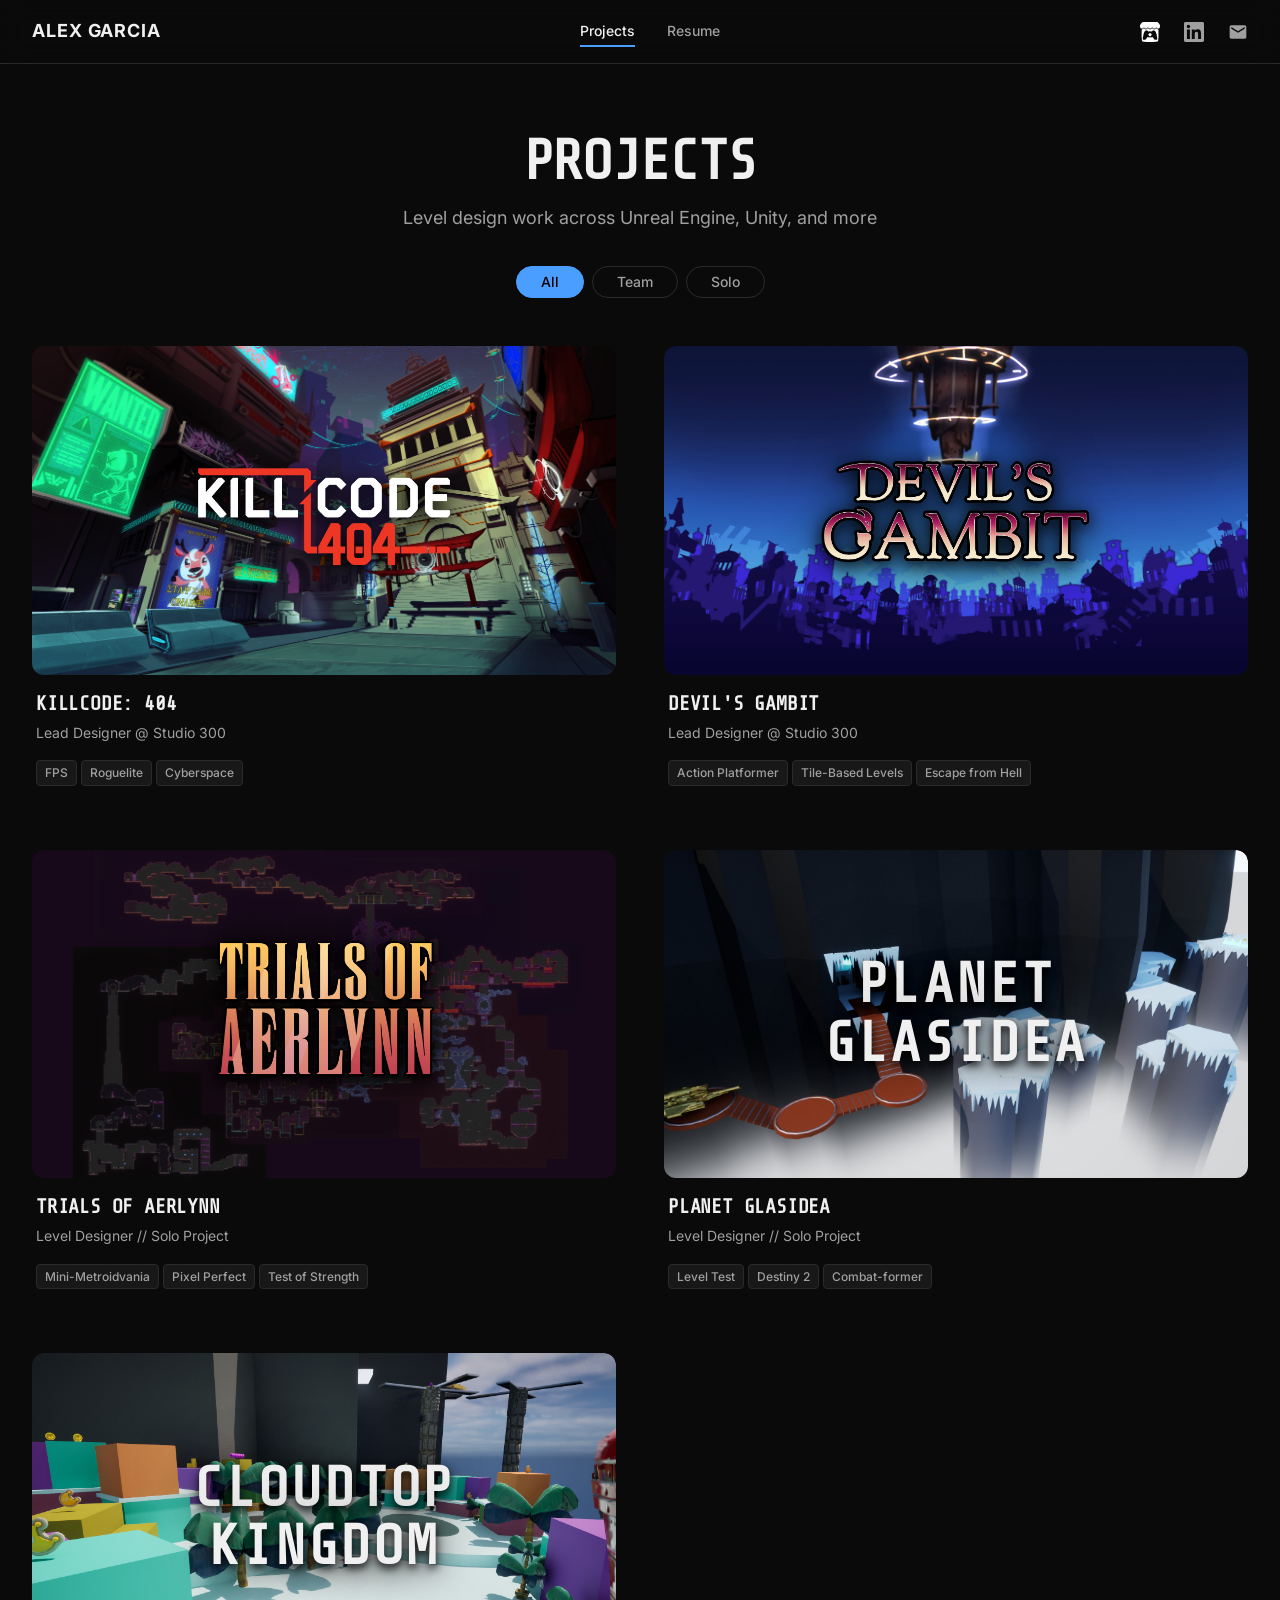
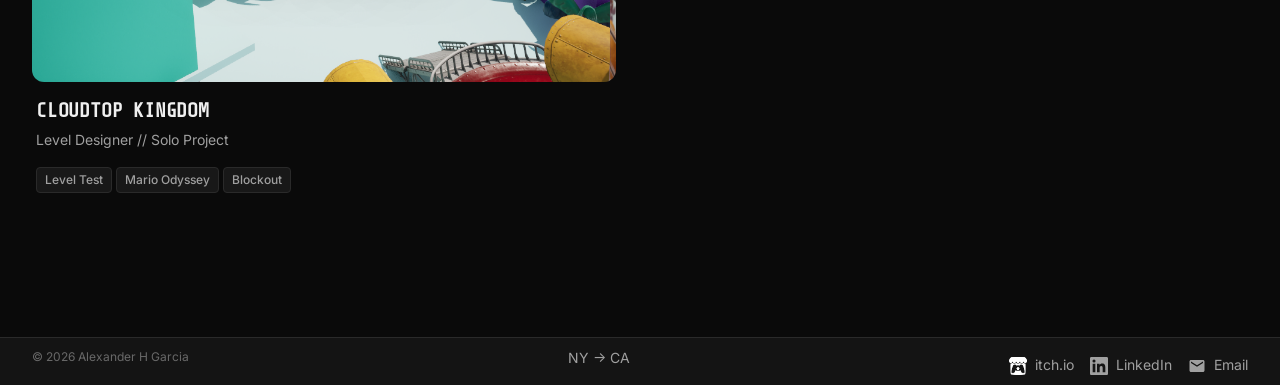
==== commit a1c6949a: "Update project pages, fonts, heros, and demo reel" ====
--- a/projects/index.html
+++ b/projects/index.html
@@ -10,7 +10,7 @@
   <!-- Fonts -->
   <link rel="preconnect" href="https://fonts.googleapis.com">
   <link rel="preconnect" href="https://fonts.gstatic.com" crossorigin>
-  <link href="https://fonts.googleapis.com/css2?family=Fragment+Mono:ital@0;1&family=Inter:wght@400;500;600;700&display=swap" rel="stylesheet">
+  <link href="https://fonts.googleapis.com/css2?family=Inter:wght@400;500;600;700&family=Share+Tech+Mono&display=swap" rel="stylesheet">
 
   <!-- Styles -->
   <link rel="stylesheet" href="../css/reset.css">
@@ -26,6 +26,7 @@
   <script src="../js/filter.js" defer></script>
   <script src="../js/lazy-load.js" defer></script>
   <script src="../js/thumbnail-cycle.js" defer></script>
+  <script src="../js/thumbnail-hover.js" defer></script>
 </head>
 <body>
   <div class="site-wrapper">
@@ -45,8 +46,6 @@
           <!-- Filter tags -->
           <div class="filter-tags">
             <button class="filter-tag filter-tag--active" data-filter="all">All</button>
-            <button class="filter-tag" data-filter="unreal">Unreal Engine</button>
-            <button class="filter-tag" data-filter="unity">Unity</button>
             <button class="filter-tag" data-filter="team">Team</button>
             <button class="filter-tag" data-filter="solo">Solo</button>
           </div>
@@ -57,7 +56,11 @@
             <!-- KillCode: 404 -->
             <a href="./killcode-404.html" class="project-card" data-tags="unity,team">
               <div class="project-card__thumbnail">
-                <img src="../assets/images/projects/killcode-404/kcc404-thumbnail.gif" alt="KillCode: 404 gameplay showing level design" loading="lazy">
+                <img class="project-card__static" src="../assets/images/projects/killcode-404/kc404-hero.png" alt="KillCode: 404" loading="lazy">
+                <img class="project-card__gif" data-gif="../assets/images/projects/killcode-404/kcc404-thumbnail.gif" alt="KillCode: 404 gameplay showing level design" loading="lazy">
+                <div class="project-card__logo-overlay" style="--logo-inset: 0%; --logo-shadow: drop-shadow(0 4px 8px rgba(0,0,0,0.9)) drop-shadow(0 0 20px rgba(0,0,0,0.7))">
+                  <img src="../assets/images/projects/killcode-404/kc404-logo.png" alt="KillCode: 404">
+                </div>
                 <div class="project-card__engine">
                   <img src="../assets/icons/unity.png" alt="">
                   <span>Unity 6</span>
@@ -77,7 +80,11 @@
             <!-- Devil's Gambit -->
             <a href="./devils-gambit.html" class="project-card" data-tags="unity,team">
               <div class="project-card__thumbnail">
-                <img src="../assets/images/projects/devils-gambit/dv-thumbnail.gif" alt="Devil's Gambit gameplay showing level design" loading="lazy">
+                <img class="project-card__static" src="../assets/images/projects/devils-gambit/dv-hero.png" alt="Devil's Gambit" loading="lazy">
+                <img class="project-card__gif" data-gif="../assets/images/projects/devils-gambit/dv-thumbnail.gif" alt="Devil's Gambit gameplay showing level design" loading="lazy">
+                <div class="project-card__logo-overlay" style="--logo-inset: 5%; --logo-shadow: drop-shadow(0 4px 8px rgba(0,0,0,0.9)) drop-shadow(0 0 20px rgba(0,0,0,0.7))">
+                  <img src="../assets/images/projects/devils-gambit/dv-logo.png" alt="Devil's Gambit">
+                </div>
                 <div class="project-card__engine">
                   <img src="../assets/icons/unity.png" alt="">
                   <span>Unity 5</span>
@@ -88,7 +95,7 @@
                 <p class="project-card__subtitle">Lead Designer @ Studio 300</p>
                 <div class="project-card__genres">
                   <span class="genre-tag">Action Platformer</span>
-                  <span class="genre-tag">Hand Drawn</span>
+                  <span class="genre-tag">Tile-Based Levels</span>
                   <span class="genre-tag">Escape from Hell</span>
                 </div>
               </div>
@@ -97,7 +104,11 @@
             <!-- Trials of Aerlynn -->
             <a href="./trials-of-aerlynn.html" class="project-card" data-tags="unreal,solo">
               <div class="project-card__thumbnail">
-                <img src="../assets/images/projects/trials-of-aerlynn/ttoa-thumbnail.gif" alt="Trials of Aerlynn gameplay showing level design" loading="lazy">
+                <img class="project-card__static" src="../assets/images/projects/trials-of-aerlynn/ttoa-hero.png" alt="Trials of Aerlynn" loading="lazy">
+                <img class="project-card__gif" data-gif="../assets/images/projects/trials-of-aerlynn/ttoa-thumbnail.gif" alt="Trials of Aerlynn gameplay showing level design" loading="lazy">
+                <div class="project-card__logo-overlay" style="--logo-inset: 10%; --logo-shadow: drop-shadow(0 4px 8px rgba(0,0,0,0.9)) drop-shadow(0 0 20px rgba(0,0,0,0.7))">
+                  <img src="../assets/images/projects/trials-of-aerlynn/ttoa-logo.png" alt="Trials of Aerlynn" style="max-width: 200%">
+                </div>
                 <div class="project-card__engine">
                   <img src="../assets/icons/unreal.png" alt="">
                   <span>UE5.4</span>
@@ -108,7 +119,7 @@
                 <p class="project-card__subtitle">Level Designer // Solo Project</p>
                 <div class="project-card__genres">
                   <span class="genre-tag">Mini-Metroidvania</span>
-                  <span class="genre-tag">Pixel Art</span>
+                  <span class="genre-tag">Pixel Perfect</span>
                   <span class="genre-tag">Test of Strength</span>
                 </div>
               </div>
@@ -117,9 +128,11 @@
             <!-- Planet Glasidea -->
             <a href="./planet-glasidea.html" class="project-card" data-tags="unreal,solo">
               <div class="project-card__thumbnail">
-                <img src="../assets/images/projects/planet-glasidea/glasidea-thumbnail-a.gif"
-                     data-thumbnails='["../assets/images/projects/planet-glasidea/glasidea-thumbnail-a.gif","../assets/images/projects/planet-glasidea/glasidea-thumbnail-b.gif","../assets/images/projects/planet-glasidea/glasidea-thumbnail-c.gif"]'
-                     alt="Planet Glasidea gameplay showing level design" loading="lazy">
+                <img class="project-card__static" src="../assets/images/projects/planet-glasidea/glasidea-hero.jpg" alt="Planet Glasidea" loading="lazy">
+                <img class="project-card__gif" data-gif="../assets/images/projects/planet-glasidea/glasidea-thumbnail-a.gif" alt="Planet Glasidea gameplay showing level design" loading="lazy">
+                <div class="project-card__logo-overlay">
+                  <span>Planet Glasidea</span>
+                </div>
                 <div class="project-card__engine">
                   <img src="../assets/icons/unreal.png" alt="">
                   <span>UE5.2</span>
@@ -138,10 +151,16 @@
 
             <!-- Cloudtop Kingdom -->
             <a href="./cloudtop-kingdom.html" class="project-card" data-tags="unreal,solo">
-              <div class="project-card__thumbnail project-card__thumbnail--slideshow"
-                  data-slideshow-duration="60s"
-                  data-slideshow='["../assets/images/projects/cloudtop-kingdom/thumbnail-ss/ss-a.png","../assets/images/projects/cloudtop-kingdom/thumbnail-ss/ss-b.png","../assets/images/projects/cloudtop-kingdom/thumbnail-ss/ss-c.png","../assets/images/projects/cloudtop-kingdom/thumbnail-ss/ss-d.png","../assets/images/projects/cloudtop-kingdom/thumbnail-ss/ss-e.png","../assets/images/projects/cloudtop-kingdom/thumbnail-ss/ss-f.png","../assets/images/projects/cloudtop-kingdom/thumbnail-ss/ss-g.png"]'>
-                <img src="../assets/images/projects/cloudtop-kingdom/thumbnail-ss/ss-a.png" alt="Cloudtop Kingdom gameplay showing level design" loading="lazy">
+              <div class="project-card__thumbnail">
+                <img class="project-card__static" src="../assets/images/projects/cloudtop-kingdom/thumbnail-ss/ss-a.png" alt="Cloudtop Kingdom" loading="lazy">
+                <img class="project-card__gif"
+                     data-gif="../assets/images/projects/cloudtop-kingdom/thumbnail-ss/ss-a.png"
+                     data-slideshow-duration="60s"
+                     data-slideshow='["../assets/images/projects/cloudtop-kingdom/thumbnail-ss/ss-a.png","../assets/images/projects/cloudtop-kingdom/thumbnail-ss/ss-b.png","../assets/images/projects/cloudtop-kingdom/thumbnail-ss/ss-c.png","../assets/images/projects/cloudtop-kingdom/thumbnail-ss/ss-d.png","../assets/images/projects/cloudtop-kingdom/thumbnail-ss/ss-e.png","../assets/images/projects/cloudtop-kingdom/thumbnail-ss/ss-f.png","../assets/images/projects/cloudtop-kingdom/thumbnail-ss/ss-g.png"]'
+                     alt="Cloudtop Kingdom gameplay showing level design" loading="lazy">
+                <div class="project-card__logo-overlay">
+                  <span>Cloudtop Kingdom</span>
+                </div>
                 <div class="project-card__engine">
                   <img src="../assets/icons/unreal.png" alt="">
                   <span>UE5.2</span>
--- a/css/variables.css
+++ b/css/variables.css
@@ -13,7 +13,7 @@
 
   /* Typography */
   --font-primary: 'Inter', system-ui, -apple-system, sans-serif;
-  --font-heading: 'Fragment Mono', ui-monospace, monospace;
+  --font-heading: 'Share Tech Mono', ui-monospace, monospace;
   --font-mono: 'JetBrains Mono', ui-monospace, monospace;
 
   /* Font sizes */
@@ -39,7 +39,7 @@
 
   /* Layout */
   --content-max-width: 900px;
-  --grid-max-width: 1200px;
+  --grid-max-width: 1560px;
   --navbar-height: 64px;
 
   /* Borders */
--- a/css/navbar.css
+++ b/css/navbar.css
@@ -139,19 +139,19 @@
   position: fixed;
   top: var(--navbar-height);
   right: 0;
-  bottom: 0;
-  width: 280px;
+  width: 100%;
+  max-height: calc(100vh - var(--navbar-height));
   background-color: var(--color-bg-secondary);
-  border-left: 1px solid var(--color-border);
+  border-bottom: 1px solid var(--color-border);
   padding: var(--space-xl);
-  transform: translateX(100%);
+  transform: translateY(-150%);
   transition: transform var(--transition-slow);
   z-index: 999;
   overflow-y: auto;
 }
 
 .navbar__mobile-menu.is-open {
-  transform: translateX(0);
+  transform: translateY(0);
 }
 
 .navbar__mobile-menu .navbar__link {
--- a/css/project-card.css
+++ b/css/project-card.css
@@ -82,14 +82,86 @@
   border-radius: var(--radius-lg);
 }
 
-.project-card__thumbnail > img {
+/* Static hero image — visible by default */
+.project-card__static {
+  position: absolute;
+  top: 0;
+  left: 0;
+  width: 100%;
+  height: 100%;
+  object-fit: cover;
+  z-index: 2;
+  transition: opacity var(--transition-normal);
+}
+
+/* GIF — hidden by default, shown on hover */
+.project-card__gif {
+  position: absolute;
+  top: 0;
+  left: 0;
+  width: 100%;
+  height: 100%;
+  object-fit: cover;
+  z-index: 1;
+  opacity: 0;
+  transition: opacity var(--transition-normal);
+}
+
+/* Logo / title overlay on static image */
+.project-card__logo-overlay {
+  position: absolute;
+  top: var(--logo-inset, 20%);
+  left: var(--logo-inset, 20%);
+  right: var(--logo-inset, 20%);
+  bottom: var(--logo-inset, 20%);
+  z-index: 3;
+  display: flex;
+  align-items: center;
+  justify-content: center;
+  transition: opacity var(--transition-normal);
+}
+
+.project-card__logo-overlay img {
+  max-width: 100%;
+  max-height: 100%;
+  object-fit: contain;
+  filter: var(--logo-shadow, none);
+}
+
+.project-card__logo-overlay span {
+  font-family: var(--font-heading);
+  font-size: var(--text-5xl);
+  font-weight: 700;
+  line-height: 1.05;
+  color: var(--color-text-primary);
+  text-transform: uppercase;
+  text-align: center;
+  text-shadow: 0 4px 8px rgba(0, 0, 0, 0.9), 0 8px 24px rgba(0, 0, 0, 0.7), 0 0 60px rgba(0, 0, 0, 0.5);
+  letter-spacing: 0.05em;
+}
+
+/* Hover: hide static + overlay, show GIF */
+.project-card:hover .project-card__static {
+  opacity: 0;
+}
+
+.project-card:hover .project-card__gif {
+  opacity: 1;
+}
+
+.project-card:hover .project-card__logo-overlay {
+  opacity: 0;
+}
+
+/* Legacy direct img (fallback) */
+.project-card__thumbnail > img:not(.project-card__static):not(.project-card__gif) {
   width: 100%;
   height: 100%;
   object-fit: cover;
   transition: transform var(--transition-slow);
 }
 
-.project-card:hover .project-card__thumbnail > img {
+.project-card:hover .project-card__thumbnail > img:not(.project-card__static):not(.project-card__gif) {
   transform: scale(1.03);
 }
 
@@ -124,7 +196,7 @@
 }
 
 .project-card__title {
-  font-size: var(--text-lg);
+  font-size: var(--text-xl);
   font-weight: 600;
   color: var(--color-text-primary);
   transition: color var(--transition-fast);
--- a/css/footer.css
+++ b/css/footer.css
@@ -2,14 +2,15 @@
 .footer {
   background-color: var(--color-bg-secondary);
   border-top: 1px solid var(--color-border);
-  padding: var(--space-lg) 0;
+  padding: var(--space-sm) 0;
+  padding-bottom: env(safe-area-inset-bottom, var(--space-sm));
   margin-top: var(--space-3xl);
 }
 
 .footer__inner {
   display: flex;
   flex-direction: column;
-  gap: var(--space-lg);
+  gap: var(--space-xs);
   align-items: center;
   text-align: center;
 }
@@ -21,7 +22,7 @@
 
 .footer__links {
   display: flex;
-  gap: var(--space-xl);
+  gap: var(--space-md);
   align-items: center;
 }
 
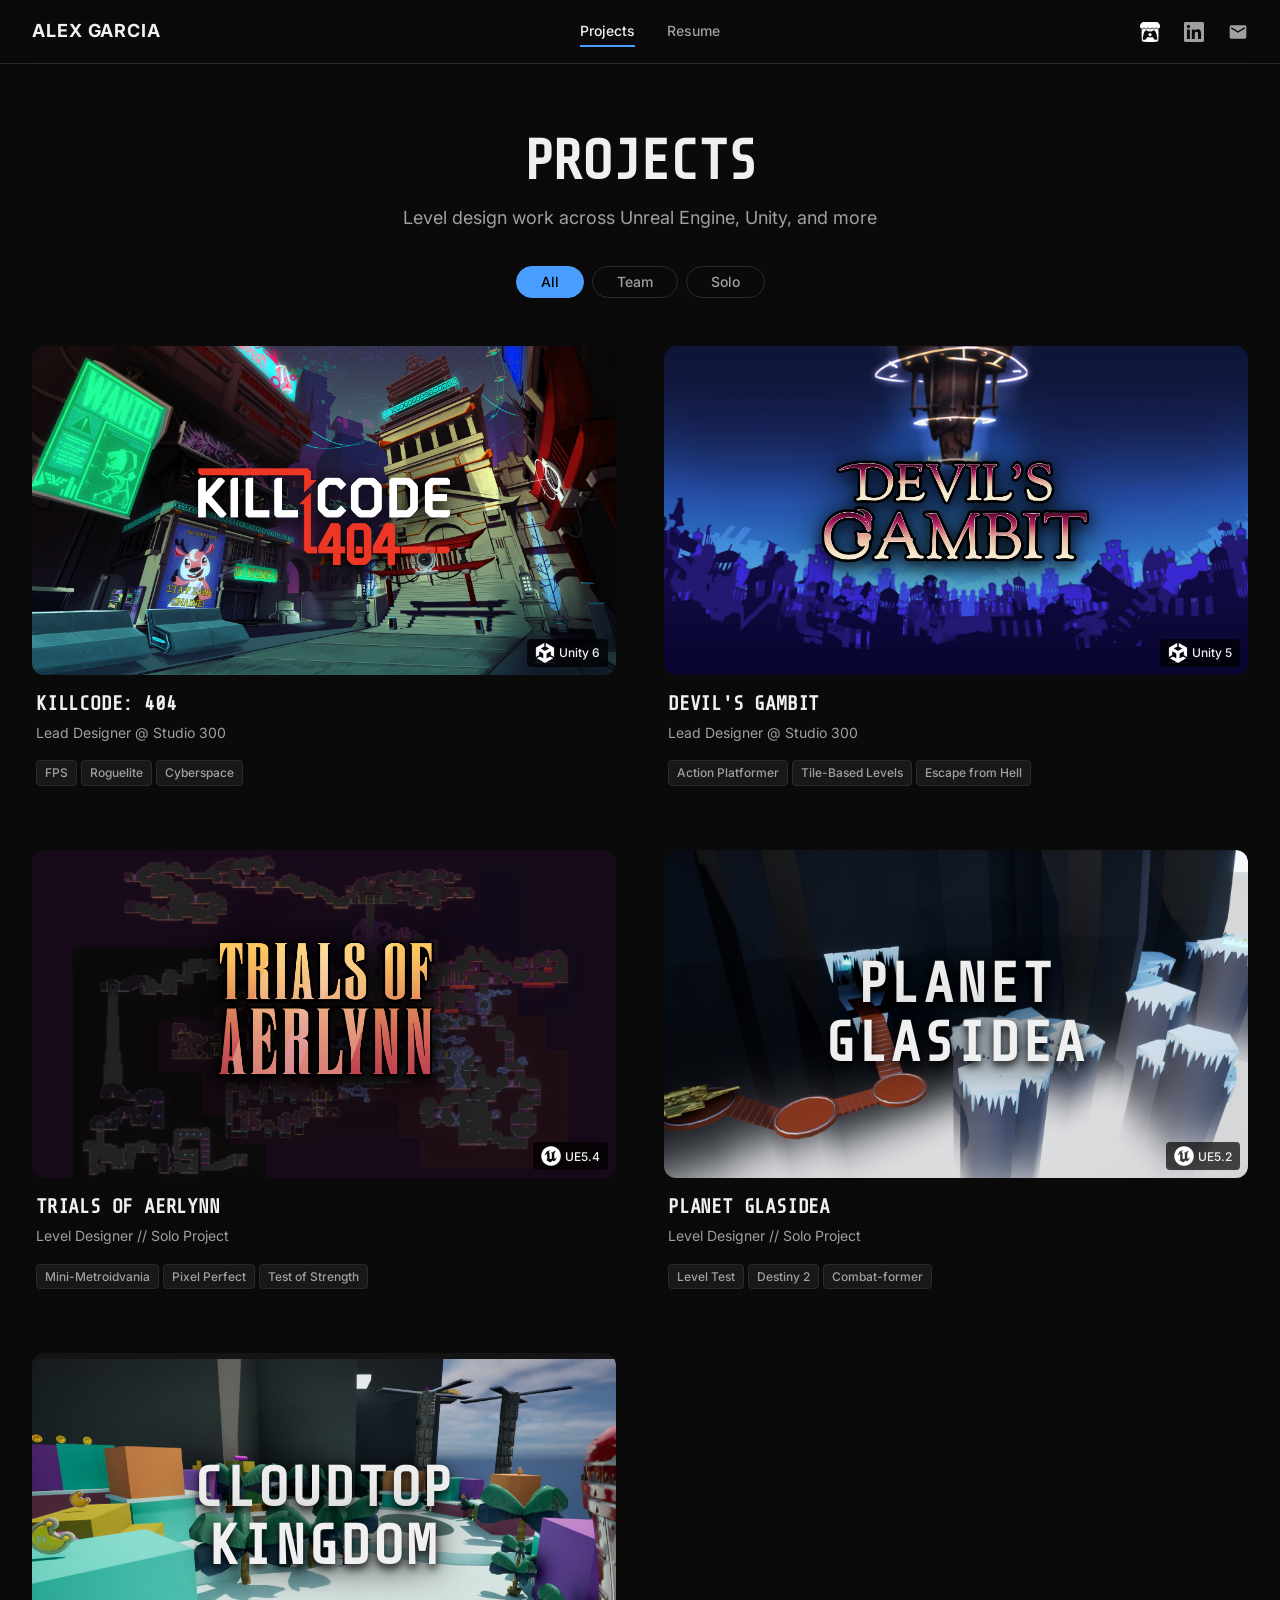
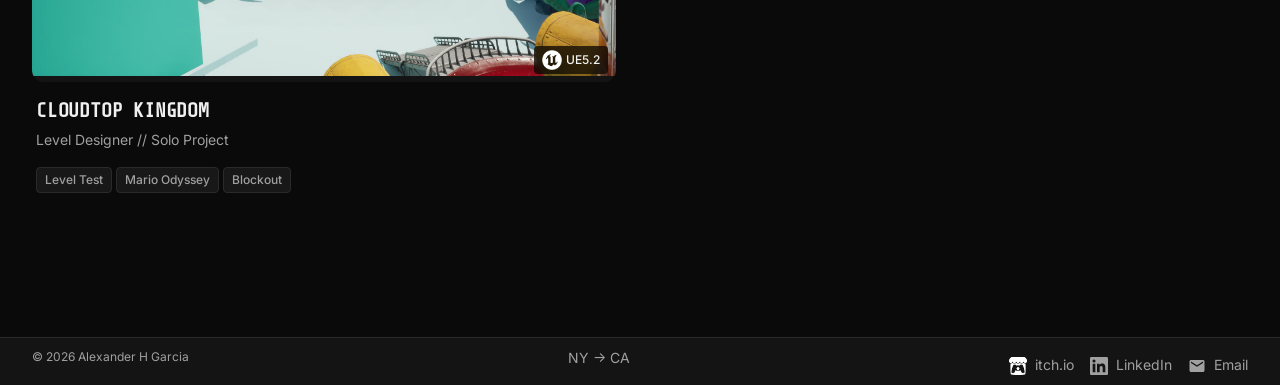
==== commit 2c8d326e: "Updated broken refs, bugs. Removed unused code and css. Converted .gifs to .mp4s and compressed some" ====
--- a/projects/index.html
+++ b/projects/index.html
@@ -5,6 +5,7 @@
   <meta name="viewport" content="width=device-width, initial-scale=1.0">
   <meta name="description" content="Game and level design projects by Alexander H Garcia.">
   <meta name="theme-color" content="#0a0a0a">
+  <link rel="icon" href="../assets/icons/favicon.svg" type="image/svg+xml">
   <title>Projects — Alexander H Garcia</title>
 
   <!-- Fonts -->
@@ -24,7 +25,6 @@
   <script src="../js/components.js" defer></script>
   <script src="../js/navbar.js" defer></script>
   <script src="../js/filter.js" defer></script>
-  <script src="../js/lazy-load.js" defer></script>
   <script src="../js/thumbnail-cycle.js" defer></script>
   <script src="../js/thumbnail-hover.js" defer></script>
 </head>
@@ -56,8 +56,8 @@
             <!-- KillCode: 404 -->
             <a href="./killcode-404.html" class="project-card" data-tags="unity,team">
               <div class="project-card__thumbnail">
-                <img class="project-card__static" src="../assets/images/projects/killcode-404/kc404-hero.png" alt="KillCode: 404" loading="lazy">
-                <img class="project-card__gif" data-gif="../assets/images/projects/killcode-404/kcc404-thumbnail.gif" alt="KillCode: 404 gameplay showing level design" loading="lazy">
+                <img class="project-card__static" src="../assets/images/projects/killcode-404/kc404-hero.jpg" alt="KillCode: 404" loading="lazy">
+                <video class="project-card__gif" data-src="../assets/images/projects/killcode-404/gp-showcase-1.mp4" muted loop playsinline preload="none" aria-hidden="true"></video>
                 <div class="project-card__logo-overlay" style="--logo-inset: 0%; --logo-shadow: drop-shadow(0 4px 8px rgba(0,0,0,0.9)) drop-shadow(0 0 20px rgba(0,0,0,0.7))">
                   <img src="../assets/images/projects/killcode-404/kc404-logo.png" alt="KillCode: 404">
                 </div>
@@ -80,8 +80,8 @@
             <!-- Devil's Gambit -->
             <a href="./devils-gambit.html" class="project-card" data-tags="unity,team">
               <div class="project-card__thumbnail">
-                <img class="project-card__static" src="../assets/images/projects/devils-gambit/dv-hero.png" alt="Devil's Gambit" loading="lazy">
-                <img class="project-card__gif" data-gif="../assets/images/projects/devils-gambit/dv-thumbnail.gif" alt="Devil's Gambit gameplay showing level design" loading="lazy">
+                <img class="project-card__static" src="../assets/images/projects/devils-gambit/dv-hero.jpg" alt="Devil's Gambit" loading="lazy">
+                <video class="project-card__gif" data-src="../assets/images/projects/devils-gambit/dv-thumbnail.mp4" muted loop playsinline preload="none" aria-hidden="true"></video>
                 <div class="project-card__logo-overlay" style="--logo-inset: 5%; --logo-shadow: drop-shadow(0 4px 8px rgba(0,0,0,0.9)) drop-shadow(0 0 20px rgba(0,0,0,0.7))">
                   <img src="../assets/images/projects/devils-gambit/dv-logo.png" alt="Devil's Gambit">
                 </div>
@@ -104,8 +104,8 @@
             <!-- Trials of Aerlynn -->
             <a href="./trials-of-aerlynn.html" class="project-card" data-tags="unreal,solo">
               <div class="project-card__thumbnail">
-                <img class="project-card__static" src="../assets/images/projects/trials-of-aerlynn/ttoa-hero.png" alt="Trials of Aerlynn" loading="lazy">
-                <img class="project-card__gif" data-gif="../assets/images/projects/trials-of-aerlynn/ttoa-thumbnail.gif" alt="Trials of Aerlynn gameplay showing level design" loading="lazy">
+                <img class="project-card__static" src="../assets/images/projects/trials-of-aerlynn/ttoa-hero.jpg" alt="Trials of Aerlynn" loading="lazy">
+                <video class="project-card__gif" data-src="../assets/images/projects/trials-of-aerlynn/ttoa-thumbnail.mp4" muted loop playsinline preload="none" aria-hidden="true"></video>
                 <div class="project-card__logo-overlay" style="--logo-inset: 10%; --logo-shadow: drop-shadow(0 4px 8px rgba(0,0,0,0.9)) drop-shadow(0 0 20px rgba(0,0,0,0.7))">
                   <img src="../assets/images/projects/trials-of-aerlynn/ttoa-logo.png" alt="Trials of Aerlynn" style="max-width: 200%">
                 </div>
@@ -129,7 +129,7 @@
             <a href="./planet-glasidea.html" class="project-card" data-tags="unreal,solo">
               <div class="project-card__thumbnail">
                 <img class="project-card__static" src="../assets/images/projects/planet-glasidea/glasidea-hero.jpg" alt="Planet Glasidea" loading="lazy">
-                <img class="project-card__gif" data-gif="../assets/images/projects/planet-glasidea/glasidea-thumbnail-a.gif" alt="Planet Glasidea gameplay showing level design" loading="lazy">
+                <video class="project-card__gif" data-src="../assets/images/projects/planet-glasidea/glasidea-thumbnail-a.mp4" muted loop playsinline preload="none" aria-hidden="true"></video>
                 <div class="project-card__logo-overlay">
                   <span>Planet Glasidea</span>
                 </div>
@@ -151,13 +151,10 @@
 
             <!-- Cloudtop Kingdom -->
             <a href="./cloudtop-kingdom.html" class="project-card" data-tags="unreal,solo">
-              <div class="project-card__thumbnail">
-                <img class="project-card__static" src="../assets/images/projects/cloudtop-kingdom/thumbnail-ss/ss-a.png" alt="Cloudtop Kingdom" loading="lazy">
-                <img class="project-card__gif"
-                     data-gif="../assets/images/projects/cloudtop-kingdom/thumbnail-ss/ss-a.png"
-                     data-slideshow-duration="60s"
-                     data-slideshow='["../assets/images/projects/cloudtop-kingdom/thumbnail-ss/ss-a.png","../assets/images/projects/cloudtop-kingdom/thumbnail-ss/ss-b.png","../assets/images/projects/cloudtop-kingdom/thumbnail-ss/ss-c.png","../assets/images/projects/cloudtop-kingdom/thumbnail-ss/ss-d.png","../assets/images/projects/cloudtop-kingdom/thumbnail-ss/ss-e.png","../assets/images/projects/cloudtop-kingdom/thumbnail-ss/ss-f.png","../assets/images/projects/cloudtop-kingdom/thumbnail-ss/ss-g.png"]'
-                     alt="Cloudtop Kingdom gameplay showing level design" loading="lazy">
+              <div class="project-card__thumbnail project-card__thumbnail--slideshow"
+                   data-slideshow-duration="60s"
+                   data-slideshow='["../assets/images/projects/cloudtop-kingdom/thumbnail-ss/ss-a.jpg","../assets/images/projects/cloudtop-kingdom/thumbnail-ss/ss-b.jpg","../assets/images/projects/cloudtop-kingdom/thumbnail-ss/ss-c.jpg","../assets/images/projects/cloudtop-kingdom/thumbnail-ss/ss-d.jpg","../assets/images/projects/cloudtop-kingdom/thumbnail-ss/ss-e.jpg","../assets/images/projects/cloudtop-kingdom/thumbnail-ss/ss-f.jpg","../assets/images/projects/cloudtop-kingdom/thumbnail-ss/ss-g.jpg"]'>
+                <img class="project-card__static" src="../assets/images/projects/cloudtop-kingdom/thumbnail-ss/ss-a.jpg" alt="Cloudtop Kingdom blockout screenshots" loading="lazy">
                 <div class="project-card__logo-overlay">
                   <span>Cloudtop Kingdom</span>
                 </div>
--- a/css/variables.css
+++ b/css/variables.css
@@ -3,7 +3,6 @@
   /* Colors — dark mode only */
   --color-bg-primary: #0a0a0a;
   --color-bg-secondary: #141414;
-  --color-bg-tertiary: #1e1e1e;
   --color-text-primary: #f0f0f0;
   --color-text-secondary: #a0a0a0;
   --color-accent: #4a9eff;
@@ -14,7 +13,6 @@
   /* Typography */
   --font-primary: 'Inter', system-ui, -apple-system, sans-serif;
   --font-heading: 'Share Tech Mono', ui-monospace, monospace;
-  --font-mono: 'JetBrains Mono', ui-monospace, monospace;
 
   /* Font sizes */
   --text-xs: 0.75rem;
--- a/css/global.css
+++ b/css/global.css
@@ -11,6 +11,9 @@
   display: flex;
   flex-direction: column;
   min-height: 100vh;
+  /* .project-meta::before is 100vw wide, which includes the scrollbar on Windows.
+     clip (not hidden) prevents the horizontal scrollbar without breaking sticky. */
+  overflow-x: clip;
 }
 
 main {
@@ -80,26 +83,6 @@
   padding: var(--space-3xl) 0;
 }
 
-.text-accent {
-  color: var(--color-accent);
-}
-
-.text-secondary {
-  color: var(--color-text-secondary);
-}
-
-.visually-hidden {
-  position: absolute;
-  width: 1px;
-  height: 1px;
-  padding: 0;
-  margin: -1px;
-  overflow: hidden;
-  clip: rect(0, 0, 0, 0);
-  white-space: nowrap;
-  border: 0;
-}
-
 /* === Buttons === */
 .btn {
   display: inline-flex;
--- a/css/project-card.css
+++ b/css/project-card.css
@@ -82,7 +82,9 @@
   border-radius: var(--radius-lg);
 }
 
-/* Static hero image — visible by default */
+/* Stacking inside the thumbnail: static 1, gif 2, logo overlay 3, engine badge 4.
+   The static image stays visible underneath so the card never goes blank
+   while a large GIF is still downloading. */
 .project-card__static {
   position: absolute;
   top: 0;
@@ -90,11 +92,10 @@
   width: 100%;
   height: 100%;
   object-fit: cover;
-  z-index: 2;
-  transition: opacity var(--transition-normal);
-}
-
-/* GIF — hidden by default, shown on hover */
+  z-index: 1;
+}
+
+/* GIF — hidden by default, fades in over the static image on hover */
 .project-card__gif {
   position: absolute;
   top: 0;
@@ -102,7 +103,7 @@
   width: 100%;
   height: 100%;
   object-fit: cover;
-  z-index: 1;
+  z-index: 2;
   opacity: 0;
   transition: opacity var(--transition-normal);
 }
@@ -140,29 +141,15 @@
   letter-spacing: 0.05em;
 }
 
-/* Hover: hide static + overlay, show GIF */
-.project-card:hover .project-card__static {
+/* Hover or keyboard focus: hide overlay, show preview video */
+.project-card:hover .project-card__gif,
+.project-card:focus-within .project-card__gif {
+  opacity: 1;
+}
+
+.project-card:hover .project-card__logo-overlay,
+.project-card:focus-within .project-card__logo-overlay {
   opacity: 0;
-}
-
-.project-card:hover .project-card__gif {
-  opacity: 1;
-}
-
-.project-card:hover .project-card__logo-overlay {
-  opacity: 0;
-}
-
-/* Legacy direct img (fallback) */
-.project-card__thumbnail > img:not(.project-card__static):not(.project-card__gif) {
-  width: 100%;
-  height: 100%;
-  object-fit: cover;
-  transition: transform var(--transition-slow);
-}
-
-.project-card:hover .project-card__thumbnail > img:not(.project-card__static):not(.project-card__gif) {
-  transform: scale(1.03);
 }
 
 /* Engine icon overlay */
@@ -177,6 +164,7 @@
   background-color: rgba(0, 0, 0, 0.7);
   backdrop-filter: blur(4px);
   border-radius: var(--radius-sm);
+  z-index: 4;
 }
 
 .project-card__engine img {
--- a/css/footer.css
+++ b/css/footer.css
@@ -48,7 +48,6 @@
 .footer__copyright {
   font-size: var(--text-xs);
   color: var(--color-text-secondary);
-  opacity: 0.6;
 }
 
 @media (min-width: 768px) {
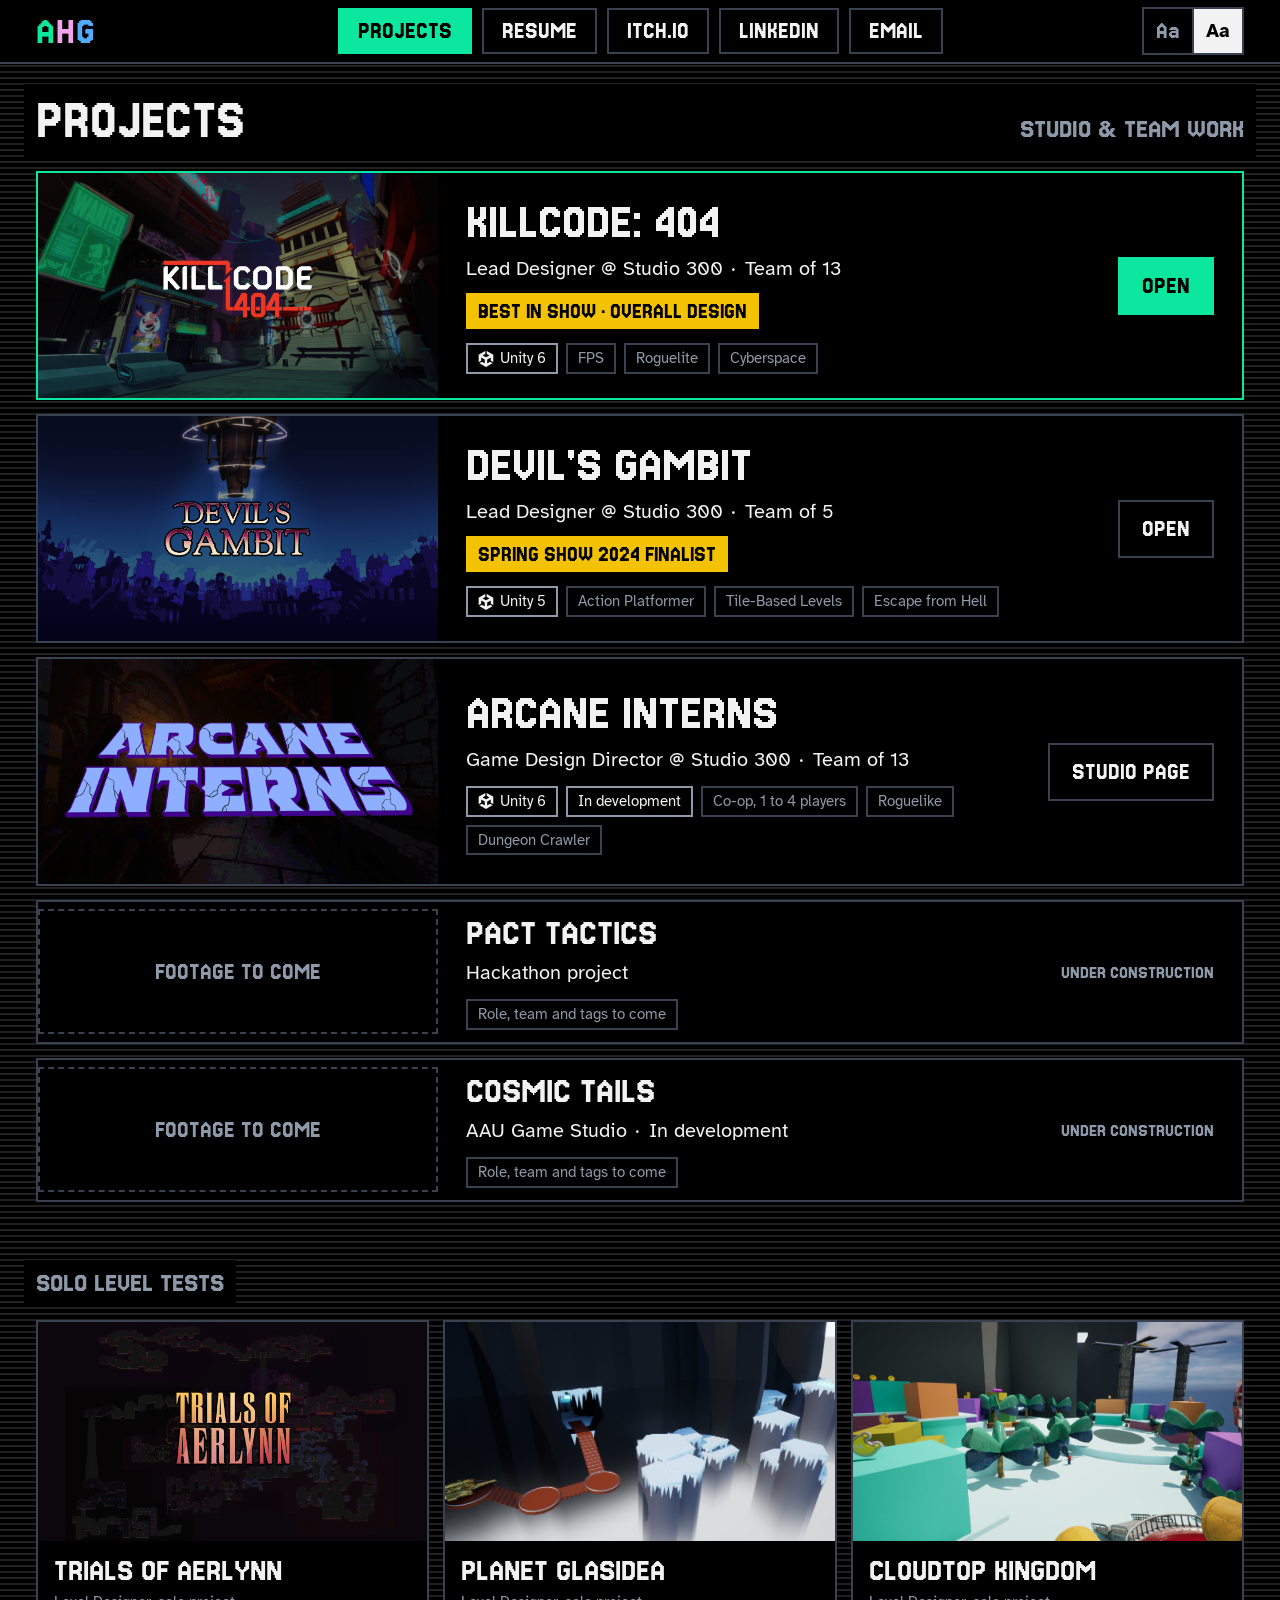
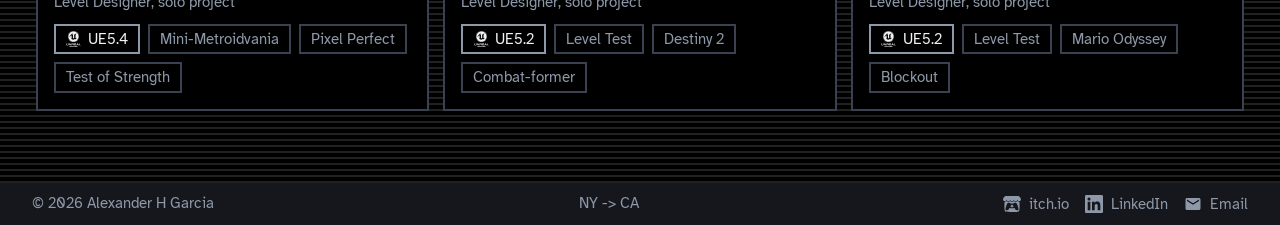
==== commit f7902ab3: "BIGGEST WAH OVERHAUL" ====
--- a/projects/index.html
+++ b/projects/index.html
@@ -3,178 +3,149 @@
 <head>
   <meta charset="UTF-8">
   <meta name="viewport" content="width=device-width, initial-scale=1.0">
-  <meta name="description" content="Game and level design projects by Alexander H Garcia.">
-  <meta name="theme-color" content="#0a0a0a">
+  <meta name="description" content="Game and level design projects by Alexander H Garcia: studio and team work he led, and solo level tests.">
+  <meta name="theme-color" content="#000000">
   <link rel="icon" href="../assets/icons/favicon.svg" type="image/svg+xml">
   <title>Projects — Alexander H Garcia</title>
 
   <!-- Fonts -->
   <link rel="preconnect" href="https://fonts.googleapis.com">
   <link rel="preconnect" href="https://fonts.gstatic.com" crossorigin>
-  <link href="https://fonts.googleapis.com/css2?family=Inter:wght@400;500;600;700&family=Share+Tech+Mono&display=swap" rel="stylesheet">
+  <link href="https://fonts.googleapis.com/css2?family=Jersey+15&family=Atkinson+Hyperlegible:wght@400;700&display=swap" rel="stylesheet">
 
   <!-- Styles -->
   <link rel="stylesheet" href="../css/reset.css">
   <link rel="stylesheet" href="../css/variables.css">
   <link rel="stylesheet" href="../css/global.css">
   <link rel="stylesheet" href="../css/navbar.css">
-  <link rel="stylesheet" href="../css/project-card.css">
+  <link rel="stylesheet" href="../css/projects.css">
   <link rel="stylesheet" href="../css/footer.css">
 
   <!-- Scripts -->
   <script src="../js/components.js" defer></script>
   <script src="../js/navbar.js" defer></script>
-  <script src="../js/filter.js" defer></script>
   <script src="../js/thumbnail-cycle.js" defer></script>
   <script src="../js/thumbnail-hover.js" defer></script>
 </head>
 <body>
-  <div class="site-wrapper">
+  <div class="site-wrapper world page-projects">
 
     <!-- ========== NAVBAR ========== -->
     <nav id="navbar-placeholder"></nav>
 
     <!-- ========== MAIN ========== -->
     <main>
-      <section class="section">
-        <div class="container">
-          <div class="projects-header">
-            <h1>Projects</h1>
-            <p>Level design work across Unreal Engine, Unity, and more</p>
-          </div>
+      <section class="projects">
+        <div class="projects__top">
+          <h1 class="projects__title">Projects</h1>
+          <h2 class="tier-heading">Studio &amp; team work</h2>
+        </div>
 
-          <!-- Filter tags -->
-          <div class="filter-tags">
-            <button class="filter-tag filter-tag--active" data-filter="all">All</button>
-            <button class="filter-tag" data-filter="team">Team</button>
-            <button class="filter-tag" data-filter="solo">Solo</button>
-          </div>
+        <div class="strips">
 
-          <!-- Project grid -->
-          <div class="project-grid">
+            <a href="./killcode-404.html" class="strip project-card is-selected">
+              <div class="strip__media">
+                <img class="strip__still" src="../assets/images/projects/killcode-404/kc404-hero.jpg" alt="KillCode: 404" loading="lazy">
+                <video class="strip__clip project-card__gif" data-src="../assets/images/projects/killcode-404/gp-showcase-1.mp4" muted loop playsinline preload="none" aria-hidden="true"></video>
+                <div class="strip__logo" style="--logo-inset: 4%"><img src="../assets/images/projects/killcode-404/kc404-logo.png" alt=""></div>
+              </div>
+              <div class="strip__facts">
+                <h3 class="strip__title">KillCode: 404</h3>
+                <p class="strip__role"><span>Lead Designer @&nbsp;Studio&nbsp;300</span> <span>Team of 13</span></p>
+                <p class="strip__award">Best in Show &middot; Overall Design</p>
+                <ul class="tags"><li class="tags__key tags__key--unity">Unity 6</li><li>FPS</li><li>Roguelite</li><li>Cyberspace</li></ul>
+              </div>
+              <span class="strip__open block block--tri">Open</span>
+            </a>
 
-            <!-- KillCode: 404 -->
-            <a href="./killcode-404.html" class="project-card" data-tags="unity,team">
-              <div class="project-card__thumbnail">
-                <img class="project-card__static" src="../assets/images/projects/killcode-404/kc404-hero.jpg" alt="KillCode: 404" loading="lazy">
-                <video class="project-card__gif" data-src="../assets/images/projects/killcode-404/gp-showcase-1.mp4" muted loop playsinline preload="none" aria-hidden="true"></video>
-                <div class="project-card__logo-overlay" style="--logo-inset: 0%; --logo-shadow: drop-shadow(0 4px 8px rgba(0,0,0,0.9)) drop-shadow(0 0 20px rgba(0,0,0,0.7))">
-                  <img src="../assets/images/projects/killcode-404/kc404-logo.png" alt="KillCode: 404">
-                </div>
-                <div class="project-card__engine">
-                  <img src="../assets/icons/unity.png" alt="">
-                  <span>Unity 6</span>
-                </div>
+            <a href="./devils-gambit.html" class="strip project-card">
+              <div class="strip__media">
+                <img class="strip__still" src="../assets/images/projects/devils-gambit/dv-hero.jpg" alt="Devil's Gambit" loading="lazy">
+                <video class="strip__clip project-card__gif" data-src="../assets/images/projects/devils-gambit/dv-thumbnail.mp4" muted loop playsinline preload="none" aria-hidden="true"></video>
+                <div class="strip__logo" style="--logo-inset: 8%"><img src="../assets/images/projects/devils-gambit/dv-logo.png" alt=""></div>
               </div>
-              <div class="project-card__info">
-                <h2 class="project-card__title">KillCode: 404</h2>
-                <p class="project-card__subtitle">Lead Designer @ Studio 300</p>
-                <div class="project-card__genres">
-                  <span class="genre-tag">FPS</span>
-                  <span class="genre-tag">Roguelite</span>
-                  <span class="genre-tag">Cyberspace</span>
-                </div>
+              <div class="strip__facts">
+                <h3 class="strip__title">Devil's Gambit</h3>
+                <p class="strip__role"><span>Lead Designer @&nbsp;Studio&nbsp;300</span> <span>Team of 5</span></p>
+                <p class="strip__award">Spring Show 2024 Finalist</p>
+                <ul class="tags"><li class="tags__key tags__key--unity">Unity 5</li><li>Action Platformer</li><li>Tile-Based Levels</li><li>Escape from Hell</li></ul>
+              </div>
+              <span class="strip__open block block--tri">Open</span>
+            </a>
+
+            <a href="https://studio300games.com/pages/games/arcaneinterns.html" class="strip project-card" target="_blank" rel="noopener">
+              <div class="strip__media">
+                <img class="strip__still" src="../assets/images/projects/arcane-interns/ai-hero.jpg" alt="Arcane Interns" loading="lazy">
+                <div class="strip__logo" style="--logo-inset: 6%"><img src="../assets/images/projects/arcane-interns/ai-logo.png" alt=""></div>
+              </div>
+              <div class="strip__facts">
+                <h3 class="strip__title">Arcane Interns</h3>
+                <p class="strip__role"><span>Game Design Director @&nbsp;Studio&nbsp;300</span> <span>Team of 13</span></p>
+                <ul class="tags"><li class="tags__key tags__key--unity">Unity 6</li><li class="tags__key">In development</li><li>Co-op, 1 to 4 players</li><li>Roguelike</li><li>Dungeon Crawler</li></ul>
+              </div>
+              <span class="strip__open block block--tri">Studio page</span>
+            </a>
+
+            <a href="./under-construction.html#pact-tactics" class="strip strip--pending">
+              <div class="strip__media strip__media--pending">Footage to come</div>
+              <div class="strip__facts">
+                <h3 class="strip__title">Pact Tactics</h3>
+                <p class="strip__role"><span>Hackathon project</span></p>
+                <ul class="tags"><li>Role, team and tags to come</li></ul>
+              </div>
+              <span class="strip__note">Under construction</span>
+            </a>
+
+            <a href="./under-construction.html#cosmic-tails" class="strip strip--pending">
+              <div class="strip__media strip__media--pending">Footage to come</div>
+              <div class="strip__facts">
+                <h3 class="strip__title">Cosmic Tails</h3>
+                <p class="strip__role"><span>AAU Game Studio</span> <span>In development</span></p>
+                <ul class="tags"><li>Role, team and tags to come</li></ul>
+              </div>
+              <span class="strip__note">Under construction</span>
+            </a>
+        </div>
+
+        <h2 class="tier-heading tier-heading--solo">Solo level tests</h2>
+
+        <div class="solo-row">
+
+            <a href="./trials-of-aerlynn.html" class="solo project-card">
+              <div class="strip__media">
+                <img class="strip__still" src="../assets/images/projects/trials-of-aerlynn/ttoa-hero.jpg" alt="Trials of Aerlynn" loading="lazy">
+                <video class="strip__clip project-card__gif" data-src="../assets/images/projects/trials-of-aerlynn/ttoa-thumbnail.mp4" muted loop playsinline preload="none" aria-hidden="true"></video>
+                <div class="strip__logo" style="--logo-inset: 10%"><img src="../assets/images/projects/trials-of-aerlynn/ttoa-logo.png" alt=""></div>
+              </div>
+              <div class="solo__facts">
+                <h3 class="solo__title">Trials of Aerlynn</h3>
+                <p class="solo__role">Level Designer, solo project</p>
+                <ul class="tags"><li class="tags__key tags__key--unreal">UE5.4</li><li>Mini-Metroidvania</li><li>Pixel Perfect</li><li>Test of Strength</li></ul>
               </div>
             </a>
 
-            <!-- Devil's Gambit -->
-            <a href="./devils-gambit.html" class="project-card" data-tags="unity,team">
-              <div class="project-card__thumbnail">
-                <img class="project-card__static" src="../assets/images/projects/devils-gambit/dv-hero.jpg" alt="Devil's Gambit" loading="lazy">
-                <video class="project-card__gif" data-src="../assets/images/projects/devils-gambit/dv-thumbnail.mp4" muted loop playsinline preload="none" aria-hidden="true"></video>
-                <div class="project-card__logo-overlay" style="--logo-inset: 5%; --logo-shadow: drop-shadow(0 4px 8px rgba(0,0,0,0.9)) drop-shadow(0 0 20px rgba(0,0,0,0.7))">
-                  <img src="../assets/images/projects/devils-gambit/dv-logo.png" alt="Devil's Gambit">
-                </div>
-                <div class="project-card__engine">
-                  <img src="../assets/icons/unity.png" alt="">
-                  <span>Unity 5</span>
-                </div>
+            <a href="./planet-glasidea.html" class="solo project-card">
+              <div class="strip__media">
+                <img class="strip__still" src="../assets/images/projects/planet-glasidea/glasidea-hero.jpg" alt="Planet Glasidea" loading="lazy">
+                <video class="strip__clip project-card__gif" data-src="../assets/images/projects/planet-glasidea/glasidea-thumbnail-a.mp4" muted loop playsinline preload="none" aria-hidden="true"></video>
               </div>
-              <div class="project-card__info">
-                <h2 class="project-card__title">Devil's Gambit</h2>
-                <p class="project-card__subtitle">Lead Designer @ Studio 300</p>
-                <div class="project-card__genres">
-                  <span class="genre-tag">Action Platformer</span>
-                  <span class="genre-tag">Tile-Based Levels</span>
-                  <span class="genre-tag">Escape from Hell</span>
-                </div>
+              <div class="solo__facts">
+                <h3 class="solo__title">Planet Glasidea</h3>
+                <p class="solo__role">Level Designer, solo project</p>
+                <ul class="tags"><li class="tags__key tags__key--unreal">UE5.2</li><li>Level Test</li><li>Destiny 2</li><li>Combat-former</li></ul>
               </div>
             </a>
 
-            <!-- Trials of Aerlynn -->
-            <a href="./trials-of-aerlynn.html" class="project-card" data-tags="unreal,solo">
-              <div class="project-card__thumbnail">
-                <img class="project-card__static" src="../assets/images/projects/trials-of-aerlynn/ttoa-hero.jpg" alt="Trials of Aerlynn" loading="lazy">
-                <video class="project-card__gif" data-src="../assets/images/projects/trials-of-aerlynn/ttoa-thumbnail.mp4" muted loop playsinline preload="none" aria-hidden="true"></video>
-                <div class="project-card__logo-overlay" style="--logo-inset: 10%; --logo-shadow: drop-shadow(0 4px 8px rgba(0,0,0,0.9)) drop-shadow(0 0 20px rgba(0,0,0,0.7))">
-                  <img src="../assets/images/projects/trials-of-aerlynn/ttoa-logo.png" alt="Trials of Aerlynn" style="max-width: 200%">
-                </div>
-                <div class="project-card__engine">
-                  <img src="../assets/icons/unreal.png" alt="">
-                  <span>UE5.4</span>
-                </div>
+            <a href="./cloudtop-kingdom.html" class="solo project-card">
+              <div class="strip__media" data-slideshow-duration="60s" data-slideshow='["../assets/images/projects/cloudtop-kingdom/thumbnail-ss/ss-a.jpg","../assets/images/projects/cloudtop-kingdom/thumbnail-ss/ss-b.jpg","../assets/images/projects/cloudtop-kingdom/thumbnail-ss/ss-c.jpg","../assets/images/projects/cloudtop-kingdom/thumbnail-ss/ss-d.jpg","../assets/images/projects/cloudtop-kingdom/thumbnail-ss/ss-e.jpg","../assets/images/projects/cloudtop-kingdom/thumbnail-ss/ss-f.jpg","../assets/images/projects/cloudtop-kingdom/thumbnail-ss/ss-g.jpg"]'>
+                <img class="strip__still" src="../assets/images/projects/cloudtop-kingdom/thumbnail-ss/ss-a.jpg" alt="Cloudtop Kingdom blockout screenshots" loading="lazy">
               </div>
-              <div class="project-card__info">
-                <h2 class="project-card__title">Trials of Aerlynn</h2>
-                <p class="project-card__subtitle">Level Designer // Solo Project</p>
-                <div class="project-card__genres">
-                  <span class="genre-tag">Mini-Metroidvania</span>
-                  <span class="genre-tag">Pixel Perfect</span>
-                  <span class="genre-tag">Test of Strength</span>
-                </div>
+              <div class="solo__facts">
+                <h3 class="solo__title">Cloudtop Kingdom</h3>
+                <p class="solo__role">Level Designer, solo project</p>
+                <ul class="tags"><li class="tags__key tags__key--unreal">UE5.2</li><li>Level Test</li><li>Mario Odyssey</li><li>Blockout</li></ul>
               </div>
             </a>
-
-            <!-- Planet Glasidea -->
-            <a href="./planet-glasidea.html" class="project-card" data-tags="unreal,solo">
-              <div class="project-card__thumbnail">
-                <img class="project-card__static" src="../assets/images/projects/planet-glasidea/glasidea-hero.jpg" alt="Planet Glasidea" loading="lazy">
-                <video class="project-card__gif" data-src="../assets/images/projects/planet-glasidea/glasidea-thumbnail-a.mp4" muted loop playsinline preload="none" aria-hidden="true"></video>
-                <div class="project-card__logo-overlay">
-                  <span>Planet Glasidea</span>
-                </div>
-                <div class="project-card__engine">
-                  <img src="../assets/icons/unreal.png" alt="">
-                  <span>UE5.2</span>
-                </div>
-              </div>
-              <div class="project-card__info">
-                <h2 class="project-card__title">Planet Glasidea</h2>
-                <p class="project-card__subtitle">Level Designer // Solo Project</p>
-                <div class="project-card__genres">
-                  <span class="genre-tag">Level Test</span>
-                  <span class="genre-tag">Destiny 2</span>
-                  <span class="genre-tag">Combat-former</span>
-                </div>
-              </div>
-            </a>
-
-            <!-- Cloudtop Kingdom -->
-            <a href="./cloudtop-kingdom.html" class="project-card" data-tags="unreal,solo">
-              <div class="project-card__thumbnail project-card__thumbnail--slideshow"
-                   data-slideshow-duration="60s"
-                   data-slideshow='["../assets/images/projects/cloudtop-kingdom/thumbnail-ss/ss-a.jpg","../assets/images/projects/cloudtop-kingdom/thumbnail-ss/ss-b.jpg","../assets/images/projects/cloudtop-kingdom/thumbnail-ss/ss-c.jpg","../assets/images/projects/cloudtop-kingdom/thumbnail-ss/ss-d.jpg","../assets/images/projects/cloudtop-kingdom/thumbnail-ss/ss-e.jpg","../assets/images/projects/cloudtop-kingdom/thumbnail-ss/ss-f.jpg","../assets/images/projects/cloudtop-kingdom/thumbnail-ss/ss-g.jpg"]'>
-                <img class="project-card__static" src="../assets/images/projects/cloudtop-kingdom/thumbnail-ss/ss-a.jpg" alt="Cloudtop Kingdom blockout screenshots" loading="lazy">
-                <div class="project-card__logo-overlay">
-                  <span>Cloudtop Kingdom</span>
-                </div>
-                <div class="project-card__engine">
-                  <img src="../assets/icons/unreal.png" alt="">
-                  <span>UE5.2</span>
-                </div>
-              </div>
-              <div class="project-card__info">
-                <h2 class="project-card__title">Cloudtop Kingdom</h2>
-                <p class="project-card__subtitle">Level Designer // Solo Project</p>
-                <div class="project-card__genres">
-                  <span class="genre-tag">Level Test</span>
-                  <span class="genre-tag">Mario Odyssey</span>
-                  <span class="genre-tag">Blockout</span>
-                </div>
-              </div>
-            </a>
-
-          </div>
         </div>
       </section>
     </main>
--- a/css/variables.css
+++ b/css/variables.css
@@ -10,9 +10,33 @@
   --color-border: #2a2a2a;
   --color-overlay: rgba(0, 0, 0, 0.85);
 
+  /* Redesign world: black field, face-button colours as flat rectangles.
+     Every --ps-* fill takes black text (all pass WCAG AA against black). */
+  --color-void: #000;
+  --color-fg: #f2f2f2;
+  --color-grey: #8d98a8;
+  --color-line: #3a4150;
+  --color-banner: #15171c;
+  --color-name-shadow: #1a1f2b;
+  --color-scanline: rgba(255, 255, 255, 0.13);
+  /* flat dim over a still, behind its logo */
+  --color-dim: rgba(0, 0, 0, 0.45);
+  --ps-square: #efa3e8;
+  --ps-circle: #e3567d;
+  --ps-triangle: #0ce79f;
+  --ps-cross: #4facfe;
+  /* the PlayStation logo's gold, for the Email link */
+  --ps-gold: #f3c202;
+
+  /* The one motion: a stepped bottom-up fill */
+  --fill-time: 140ms;
+  --fill-steps: steps(5, end);
+
   /* Typography */
   --font-primary: 'Inter', system-ui, -apple-system, sans-serif;
   --font-heading: 'Share Tech Mono', ui-monospace, monospace;
+  --font-pixel: 'Jersey 15', ui-monospace, monospace;
+  --font-sans: 'Atkinson Hyperlegible', system-ui, -apple-system, sans-serif;
 
   /* Font sizes */
   --text-xs: 0.75rem;
@@ -54,3 +78,9 @@
   --shadow-card: 0 4px 24px rgba(0, 0, 0, 0.4);
   --shadow-card-hover: 0 8px 32px rgba(0, 0, 0, 0.6);
 }
+
+/* Header toggle: PIXEL sets body text in the pixel face, PLAIN (default) in the sans. */
+html[data-body-font="pixel"] {
+  --font-primary: var(--font-pixel);
+  --font-sans: var(--font-pixel);
+}
--- a/css/global.css
+++ b/css/global.css
@@ -11,8 +11,7 @@
   display: flex;
   flex-direction: column;
   min-height: 100vh;
-  /* .project-meta::before is 100vw wide, which includes the scrollbar on Windows.
-     clip (not hidden) prevents the horizontal scrollbar without breaking sticky. */
+  /* clip (not hidden) stops any sideways scroll without breaking sticky */
   overflow-x: clip;
 }
 
@@ -121,6 +120,69 @@
   transform: translateY(-2px);
 }
 
+/* === The redesign world ===
+   Pages that have moved to the new look add .world to .site-wrapper: black
+   ground with scanlines in the void only (content and the footer banner cover
+   them), pixel headings, the readable sans for body text. */
+.world {
+  background:
+    repeating-linear-gradient(0deg, var(--color-scanline) 0 2px, transparent 2px 6px)
+    var(--color-void);
+  color: var(--color-fg);
+  font-family: var(--font-sans);
+}
+
+.world h1,
+.world h2,
+.world h3 {
+  font-family: var(--font-pixel);
+  font-weight: 400;
+  letter-spacing: 0;
+}
+
+.world ::selection {
+  background-color: var(--ps-triangle);
+  color: #000;
+}
+
+/* Footer banner */
+.world .footer {
+  margin-top: 0;
+  background-color: var(--color-banner);
+  border-top: 0;
+  font-family: var(--font-sans);
+}
+
+.world .footer p {
+  margin: 0;
+}
+
+.world .footer__copyright,
+.world .footer__info,
+.world .footer__link {
+  font-size: 0.9375em;
+  color: var(--color-grey);
+}
+
+.world .footer__link {
+  transition: none;
+}
+
+.world .footer__link:hover,
+.world .footer__link:focus-visible {
+  color: var(--color-fg);
+}
+
+.world .footer__link:focus-visible {
+  outline: 2px solid var(--color-fg);
+  outline-offset: 2px;
+}
+
+/* The pixel face runs small for its size; lift the footer when it is chosen */
+html[data-body-font="pixel"] .world .footer {
+  font-size: 1.25em;
+}
+
 /* === Scroll lock (for lightbox) === */
 body.scroll-locked {
   overflow: hidden;
--- a/css/navbar.css
+++ b/css/navbar.css
@@ -1,4 +1,7 @@
-/* === Navbar === */
+/* === Navbar ===
+   Every link sits on a sharp outlined rectangle. On hover or keyboard focus the
+   rectangle fills from the bottom up in that link's one fixed colour (--c) and
+   the text flips to black. The current page's link stays filled. */
 .navbar {
   position: fixed;
   top: 0;
@@ -6,212 +9,393 @@
   right: 0;
   z-index: 1000;
   height: var(--navbar-height);
-  background-color: rgba(10, 10, 10, 0.8);
-  backdrop-filter: blur(12px);
-  -webkit-backdrop-filter: blur(12px);
-  border-bottom: 1px solid var(--color-border);
+  background-color: var(--color-void);
+  border-bottom: 2px solid var(--color-line);
+  font-family: var(--font-pixel);
 }
 
 .navbar__inner {
   display: flex;
   align-items: center;
-  justify-content: space-between;
+  gap: 10px;
   height: 100%;
-  max-width: var(--grid-max-width);
-  margin: 0 auto;
-  padding: 0 var(--space-xl);
+  padding: 0 clamp(16px, 2.8vw, 40px);
 }
 
 /* Logo / Name */
 .navbar__logo {
-  font-size: var(--text-lg);
-  font-weight: 700;
-  letter-spacing: 0.05em;
+  margin-right: auto;
+  font-size: 42px;
+  line-height: 1;
+  letter-spacing: 0.02em;
   text-transform: uppercase;
-  color: var(--color-text-primary);
-  transition: color var(--transition-fast);
   white-space: nowrap;
+  color: var(--color-fg);
 }
 
 .navbar__logo:hover {
-  color: var(--color-accent);
+  color: var(--color-fg);
+}
+
+/* The mark rests as AHG, one face colour per letter. On hover or focus it
+   opens to ALEX H GARCIA one word at a time (A, then H, then G), and each
+   letter hops in with a tilt, in stepped poses like the fill. */
+.navbar__logo {
+  display: flex;
+}
+
+.navbar__logo-word {
+  display: flex;
+  --d: 0ms; /* when this word starts opening */
+}
+
+.navbar__logo-word--a { color: var(--ps-triangle); }
+.navbar__logo-word--h { color: var(--ps-square); --d: 200ms; }
+.navbar__logo-word--g { color: var(--ps-cross); --d: 300ms; }
+
+.navbar__logo-cap,
+.navbar__logo-ch {
+  display: inline-block;
+}
+
+.navbar__logo-rest {
+  display: grid;
+  grid-template-columns: 0fr;
+  transition: grid-template-columns var(--fill-time) var(--fill-steps);
+}
+
+.navbar__logo-rest > span {
+  min-width: 0;
+  white-space: nowrap;
+  /* clip sideways only, so a hopping letter can rise above the line */
+  overflow-x: clip;
+  overflow-y: visible;
+}
+
+/* the word space opens with the letters */
+.navbar__logo-word--a .navbar__logo-rest > span,
+.navbar__logo-word--h .navbar__logo-rest > span {
+  padding-right: 0;
+  transition: padding-right var(--fill-time) var(--fill-steps);
+}
+
+.navbar__logo:is(:hover, :focus-visible) .navbar__logo-rest {
+  grid-template-columns: 1fr;
+  transition-delay: var(--d);
+}
+
+.navbar__logo:is(:hover, :focus-visible) .navbar__logo-word--a .navbar__logo-rest > span,
+.navbar__logo:is(:hover, :focus-visible) .navbar__logo-word--h .navbar__logo-rest > span {
+  padding-right: 0.3em;
+  transition-delay: var(--d);
+}
+
+.navbar__logo:is(:hover, :focus-visible) .navbar__logo-cap {
+  animation: logo-nod 160ms steps(1, end) var(--d) both;
+}
+
+.navbar__logo:is(:hover, :focus-visible) .navbar__logo-ch {
+  animation: logo-hop 240ms steps(2, end) calc(var(--d) + var(--i) * 50ms) both;
+}
+
+/* the capital kicks as its word starts */
+@keyframes logo-nod {
+  50% { transform: translateY(-22%) rotate(-10deg); }
+}
+
+/* each new letter jumps up from below the line, tilts, and lands */
+@keyframes logo-hop {
+  0%   { opacity: 0; transform: translateY(70%) rotate(-24deg); }
+  50%  { opacity: 1; transform: translateY(-38%) rotate(12deg); }
+  100% { opacity: 1; transform: none; }
+}
+
+/* --- The block: shared by nav links, the menu button and the home actions --- */
+.block {
+  --c: var(--color-fg);
+  position: relative;
+  isolation: isolate;
+  display: block;
+  overflow: hidden;
+  padding: 8px 18px;
+  border: 2px solid var(--color-line);
+  /* opaque, so the label never sits on scanlines; the fill draws above it */
+  background-color: var(--color-void);
+  font-family: var(--font-pixel);
+  font-size: 26px;
+  font-weight: 400;
+  line-height: 1;
+  text-transform: uppercase;
+  white-space: nowrap;
+  color: var(--color-fg);
+  cursor: pointer;
+  /* leaving: text flips back to light once the fill has drained past it */
+  transition: color 0s linear calc(var(--fill-time) * 0.4);
+}
+
+.block::before {
+  content: '';
+  position: absolute;
+  inset: 0;
+  z-index: -1;
+  background-color: var(--c);
+  transform: scaleY(0);
+  transform-origin: bottom;
+  transition: transform var(--fill-time) var(--fill-steps);
+}
+
+/* beats the global a:hover accent, including sticky hover on touch */
+.block:hover {
+  color: var(--color-fg);
+}
+
+.block--tri { --c: var(--ps-triangle); }
+.block--sq  { --c: var(--ps-square); }
+.block--cir { --c: var(--ps-circle); }
+.block--x   { --c: var(--ps-cross); }
+.block--gold { --c: var(--ps-gold); }
+
+.block.is-filled,
+.block[aria-current="page"],
+.block[aria-expanded="true"],
+.block:focus-visible,
+.block:active {
+  color: #000;
+  border-color: var(--c);
+  /* entering: text flips to black only once the fill has risen behind it */
+  transition-delay: calc(var(--fill-time) * 0.8);
+}
+
+.block.is-filled::before,
+.block[aria-current="page"]::before,
+.block[aria-expanded="true"]::before,
+.block:focus-visible::before,
+.block:active::before {
+  transform: scaleY(1);
+}
+
+/* Hover only where a pointer can hover, so a tap never leaves a link stuck filled */
+@media (hover: hover) {
+  .block:hover {
+    color: #000;
+    border-color: var(--c);
+    transition-delay: calc(var(--fill-time) * 0.8);
+  }
+
+  .block:hover::before {
+    transform: scaleY(1);
+  }
+}
+
+/* A block that rests filled (the home page's primary action) still answers:
+   a second fill in the foreground colour rises over the first. */
+.block.is-filled::after {
+  content: '';
+  position: absolute;
+  inset: 0;
+  z-index: -1;
+  background-color: var(--color-fg);
+  transform: scaleY(0);
+  transform-origin: bottom;
+  transition: transform var(--fill-time) var(--fill-steps);
+}
+
+.block.is-filled:focus-visible::after,
+.block.is-filled:active::after {
+  transform: scaleY(1);
+}
+
+@media (hover: hover) {
+  .block.is-filled:hover::after {
+    transform: scaleY(1);
+  }
+}
+
+@media (prefers-reduced-motion: reduce) {
+  .block,
+  .block::before,
+  .block::after,
+  .navbar__logo-rest,
+  .navbar__logo-rest > span,
+  .navbar__mobile-menu {
+    transition: none;
+  }
+
+  .navbar__logo .navbar__logo-cap,
+  .navbar__logo .navbar__logo-ch {
+    animation: none;
+  }
+}
+
+.block:focus-visible,
+.navbar__logo:focus-visible,
+.font-toggle button:focus-visible {
+  outline: 2px solid var(--color-fg);
+  outline-offset: 2px;
 }
 
 /* Desktop nav links */
 .navbar__links {
   display: none;
   align-items: center;
-  gap: var(--space-xl);
-}
-
-.navbar__link {
-  font-size: var(--text-sm);
-  font-weight: 500;
-  color: var(--color-text-secondary);
-  transition: color var(--transition-fast);
-  position: relative;
-}
-
-.navbar__link::after {
-  content: '';
-  position: absolute;
-  bottom: -4px;
-  left: 0;
-  width: 0;
-  height: 2px;
-  background-color: var(--color-accent);
-  transition: width var(--transition-normal);
-}
-
-.navbar__link:hover,
-.navbar__link--active {
-  color: var(--color-text-primary);
-}
-
-.navbar__link:hover::after,
-.navbar__link--active::after {
-  width: 100%;
-}
-
-/* External link icons */
-.navbar__socials {
+  gap: 10px;
+}
+
+/* --- Body-text toggle: a two-part switch, each part an Aa set in the face
+   it turns on (pixel, then plain) --- */
+.font-toggle {
   display: none;
-  align-items: center;
-  gap: var(--space-lg);
-}
-
-.navbar__social-link {
-  color: var(--color-text-secondary);
-  transition: color var(--transition-fast);
-  display: flex;
-  align-items: center;
-}
-
-.navbar__social-link:hover {
-  color: var(--color-accent);
-}
-
-.navbar__social-link svg {
-  width: 20px;
-  height: 20px;
-  fill: currentColor;
-}
-
-/* Hamburger button */
-.navbar__hamburger {
-  display: flex;
-  flex-direction: column;
-  justify-content: center;
-  align-items: center;
-  gap: 5px;
-  width: 40px;
-  height: 40px;
+  margin-left: 8px;
+  border: 2px solid var(--color-line);
+}
+
+.font-toggle button {
+  padding: 9px 12px;
+  border: 0;
   background: none;
-  border: none;
+  min-width: 48px;
+  font-family: var(--font-pixel);
+  font-size: 26px;
+  line-height: 26px;
+  color: var(--color-grey);
   cursor: pointer;
-  padding: 8px;
-}
-
-.navbar__hamburger span {
-  display: block;
-  width: 24px;
-  height: 2px;
-  background-color: var(--color-text-primary);
-  border-radius: 1px;
-  transition: all var(--transition-normal);
-}
-
-/* Hamburger open state */
-.navbar__hamburger[aria-expanded="true"] span:nth-child(1) {
-  transform: translateY(7px) rotate(45deg);
-}
-
-.navbar__hamburger[aria-expanded="true"] span:nth-child(2) {
-  opacity: 0;
-}
-
-.navbar__hamburger[aria-expanded="true"] span:nth-child(3) {
-  transform: translateY(-7px) rotate(-45deg);
-}
-
-/* Mobile menu panel */
+}
+
+.font-toggle button[data-body-font="plain"] {
+  font-family: var(--font-sans);
+  font-size: 19px;
+  font-weight: 700;
+}
+
+.font-toggle button + button {
+  border-left: 2px solid var(--color-line);
+}
+
+.font-toggle button[aria-pressed="true"] {
+  background-color: var(--color-fg);
+  color: #000;
+}
+
+@media (hover: hover) {
+  .font-toggle button[aria-pressed="false"]:hover {
+    color: var(--color-fg);
+  }
+}
+
+/* --- Menu button (narrow screens) --- */
+.navbar__hamburger .navbar__hamburger-close,
+.navbar__hamburger[aria-expanded="true"] .navbar__hamburger-open {
+  display: none;
+}
+
+.navbar__hamburger[aria-expanded="true"] .navbar__hamburger-close {
+  display: inline;
+}
+
+/* --- Menu panel: the same blocks, stacked --- */
 .navbar__mobile-menu {
   position: fixed;
   top: var(--navbar-height);
+  left: 0;
   right: 0;
-  width: 100%;
-  max-height: calc(100vh - var(--navbar-height));
-  background-color: var(--color-bg-secondary);
-  border-bottom: 1px solid var(--color-border);
-  padding: var(--space-xl);
-  transform: translateY(-150%);
-  transition: transform var(--transition-slow);
   z-index: 999;
+  max-height: calc(100dvh - var(--navbar-height));
   overflow-y: auto;
+  padding: 16px;
+  background-color: var(--color-void);
+  border-bottom: 2px solid var(--color-line);
+  /* revealed top-down in the same stepped move as the fill */
+  clip-path: inset(0 0 100% 0);
+  visibility: hidden;
+  transition: clip-path var(--fill-time) var(--fill-steps), visibility 0s linear var(--fill-time);
 }
 
 .navbar__mobile-menu.is-open {
-  transform: translateY(0);
-}
-
-.navbar__mobile-menu .navbar__link {
-  display: block;
-  font-size: var(--text-lg);
-  padding: var(--space-md) 0;
-  border-bottom: 1px solid var(--color-border);
-}
-
-.navbar__mobile-menu .navbar__link::after {
-  display: none;
-}
-
-.navbar__mobile-socials {
+  clip-path: inset(0);
+  visibility: visible;
+  transition-delay: 0s;
+}
+
+.navbar__mobile-links {
+  display: grid;
+  gap: 10px;
+}
+
+.navbar__mobile-menu .block {
+  padding: 14px 18px;
+  font-size: 30px;
+}
+
+.navbar__mobile-menu .font-toggle {
   display: flex;
-  gap: var(--space-xl);
-  padding-top: var(--space-xl);
-  margin-top: var(--space-md);
-}
-
-.navbar__mobile-socials .navbar__social-link svg {
-  width: 24px;
-  height: 24px;
-}
-
-/* Mobile menu overlay */
+  margin: 16px 0 0;
+}
+
+.navbar__mobile-menu .font-toggle button {
+  flex: 1;
+  padding: 14px 12px;
+}
+
+/* Menu overlay */
 .navbar__overlay {
   position: fixed;
   top: var(--navbar-height);
   left: 0;
   right: 0;
   bottom: 0;
-  background-color: rgba(0, 0, 0, 0.5);
-  opacity: 0;
+  z-index: 998;
+  background-color: rgba(0, 0, 0, 0.7);
   visibility: hidden;
-  transition: all var(--transition-normal);
-  z-index: 998;
 }
 
 .navbar__overlay.is-visible {
-  opacity: 1;
   visibility: visible;
 }
 
-/* Desktop breakpoint */
-@media (min-width: 768px) {
-  .navbar__links {
+/* Desktop breakpoint: the mark, five links and the toggle need about 930px */
+@media (min-width: 960px) {
+  .navbar__links,
+  .navbar__inner > .font-toggle {
     display: flex;
   }
 
-  .navbar__socials {
-    display: flex;
-  }
-
-  .navbar__hamburger {
-    display: none;
-  }
-
+  .navbar__hamburger,
   .navbar__mobile-menu,
   .navbar__overlay {
     display: none;
   }
 }
+
+/* --- Wide screens: the links sit in the middle of the bar; the mark and the
+   switch sit at the left and right edges of the page's content width, not of
+   the window. --- */
+@media (min-width: 1100px) {
+  .navbar__inner {
+    display: grid;
+    grid-template-columns: minmax(0, 1fr) auto minmax(0, 1fr);
+    gap: 18px;
+    /* each page sets --nav-w to its own content width */
+    max-width: var(--nav-w, 1360px);
+    margin: 0 auto;
+  }
+
+  .page-projects { --nav-w: 1280px; }
+  .page-resume { --nav-w: 1160px; }
+
+  /* home: the script in index.html sets --nav-w to the width of the reel's
+     box content, so the mark and the switch line up with the reel's edges */
+  .page-home .navbar__inner {
+    max-width: max(var(--nav-w, 1360px), 900px);
+    padding: 0;
+  }
+
+  .navbar__logo {
+    justify-self: start;
+    margin-right: 0;
+  }
+
+  .navbar__inner > .font-toggle {
+    justify-self: end;
+    margin-left: 0;
+  }
+}
--- a/css/projects.css
+++ b/css/projects.css
@@ -0,0 +1,409 @@
+/* === Projects page ===
+   A stage-select screen. Studio and team work are full-width strips: footage
+   at the left, the facts beside it, an Open block at the right end. Solo level
+   tests sit below as a compact row of three. */
+.projects {
+  width: 100%;
+  max-width: 1280px;
+  margin: 0 auto;
+  padding: 20px clamp(16px, 2.8vw, 40px) 72px;
+}
+
+.projects__top {
+  display: flex;
+  align-items: baseline;
+  justify-content: space-between;
+  gap: 8px 24px;
+  flex-wrap: wrap;
+  margin-bottom: 14px;
+}
+
+.projects__title {
+  font-size: 60px;
+  line-height: 0.95;
+}
+
+.tier-heading {
+  font-size: 30px;
+  line-height: 1;
+  color: var(--color-grey);
+}
+
+.tier-heading--solo {
+  margin: 58px 0 14px;
+}
+
+/* --- Strip --- */
+.strip {
+  --c: var(--ps-triangle);
+  display: grid;
+  grid-template-columns: minmax(280px, 400px) 1fr auto;
+  align-items: center;
+  gap: 28px;
+  margin-bottom: 14px;
+  padding-right: 28px;
+  border: 2px solid var(--color-line);
+  background-color: var(--color-void);
+  color: var(--color-fg);
+}
+
+.strip:hover {
+  color: var(--color-fg);
+}
+
+.strip:focus-visible,
+.solo:focus-visible {
+  outline: 2px solid var(--color-fg);
+  outline-offset: 2px;
+}
+
+/* Footage: still underneath, clip over it, logo on top */
+.strip__media {
+  position: relative;
+  /* fills the strip's height when the facts run taller than 16:9 */
+  align-self: stretch;
+  overflow: hidden;
+  background-color: var(--color-void);
+}
+
+/* holds the footage at 16:9 or taller */
+.strip__media::before {
+  content: '';
+  display: block;
+  padding-top: 56.25%;
+}
+
+.strip__still,
+.strip__clip {
+  position: absolute;
+  inset: 0;
+  width: 100%;
+  height: 100%;
+  object-fit: cover;
+}
+
+.strip__clip {
+  opacity: 0;
+}
+
+.strip__logo {
+  position: absolute;
+  inset: 0;
+  display: flex;
+  align-items: center;
+  justify-content: center;
+  padding: var(--logo-inset, 14%);
+  /* a flat dim keeps logo art readable over its still; it lifts with the
+     logo when the clip plays */
+  background-color: var(--color-dim);
+}
+
+.strip__logo img {
+  max-width: 100%;
+  max-height: 100%;
+  object-fit: contain;
+}
+
+/* Cloudtop Kingdom has no clip: its screenshots scroll past instead */
+.slideshow__track {
+  position: absolute;
+  top: 0;
+  left: 0;
+  display: flex;
+  height: 100%;
+}
+
+.slideshow__track img {
+  flex-shrink: 0;
+  width: auto;
+  max-width: none;
+  height: 100%;
+}
+
+/* Facts */
+.strip__facts {
+  padding: 16px 0;
+  min-width: 0;
+}
+
+.strip__title {
+  font-size: 54px;
+  line-height: 0.95;
+}
+
+.strip__role {
+  margin-top: 8px;
+  margin-bottom: 0;
+  font-size: 20px;
+  line-height: 1.25;
+  color: var(--color-fg);
+}
+
+/* Role and team size sit on one line with a dot between them. When the line
+   wraps, the dot at the start of the new line falls in the clipped left
+   margin, so no separator is ever left dangling. */
+.strip__role {
+  display: flex;
+  flex-wrap: wrap;
+  margin-left: -1.1em;
+  clip-path: inset(0 0 0 1.1em);
+}
+
+.strip__role span {
+  position: relative;
+  padding-left: 1.1em;
+}
+
+.strip__role span::before {
+  content: '·';
+  position: absolute;
+  left: 0.4em;
+}
+
+.strip__award {
+  display: inline-block;
+  margin: 12px 0 0;
+  padding: 6px 12px;
+  background-color: var(--ps-gold);
+  font-family: var(--font-pixel);
+  font-size: 24px;
+  line-height: 1;
+  text-transform: uppercase;
+  color: #000;
+}
+
+.tags {
+  display: flex;
+  flex-wrap: wrap;
+  gap: 8px;
+  margin-top: 14px;
+}
+
+.tags li {
+  display: flex;
+  align-items: center;
+  gap: 6px;
+  padding: 4px 10px;
+  border: 2px solid var(--color-line);
+  font-size: 15px;
+  line-height: 1.25;
+  color: var(--color-grey);
+}
+
+/* engine and status read a step louder than genre tags */
+.tags .tags__key {
+  border-color: var(--color-grey);
+  color: var(--color-fg);
+}
+
+/* single-colour engine icons, tinted by the tag's text colour */
+.tags__key--unity::before,
+.tags__key--unreal::before {
+  content: '';
+  width: 16px;
+  height: 16px;
+  background-color: currentColor;
+  -webkit-mask: center / contain no-repeat;
+  mask: center / contain no-repeat;
+}
+
+.tags__key--unity::before {
+  /* unity.svg is the wide wordmark; the PNG is the cube mark with alpha */
+  -webkit-mask-image: url(../assets/icons/unity.png);
+  mask-image: url(../assets/icons/unity.png);
+}
+
+.tags__key--unreal::before {
+  -webkit-mask-image: url(../assets/icons/unreal.svg);
+  mask-image: url(../assets/icons/unreal.svg);
+}
+
+.strip__open {
+  padding: 14px 22px;
+}
+
+/* One entry is always selected, like a cursor on a select screen: the first
+   at rest, then whichever was last hovered or focused (js/thumbnail-hover.js).
+   The selected entry's outline is green and its Open block is filled. */
+.project-card.is-selected {
+  border-color: var(--c);
+}
+
+.is-selected .strip__open {
+  color: #000;
+  border-color: var(--c);
+  transition-delay: calc(var(--fill-time) * 0.8);
+}
+
+.is-selected .strip__open::before {
+  transform: scaleY(1);
+}
+
+/* While the pointer or keyboard focus is on an entry its clip plays in place
+   of the still and logo. */
+.project-card:focus-visible .strip__clip[src] {
+  opacity: 1;
+}
+
+.project-card:focus-visible .strip__clip[src] ~ .strip__logo {
+  opacity: 0;
+}
+
+@media (hover: hover) {
+  .project-card:hover .strip__clip[src] {
+    opacity: 1;
+  }
+
+  .project-card:hover .strip__clip[src] ~ .strip__logo {
+    opacity: 0;
+  }
+}
+
+/* A project whose footage and project page are still to come */
+.strip__media--pending::before {
+  content: none;
+}
+
+.strip__media--pending {
+  align-self: center;
+  aspect-ratio: 16 / 5;
+  display: grid;
+  place-items: center;
+  border: 2px dashed var(--color-line);
+  font-family: var(--font-pixel);
+  font-size: 26px;
+  line-height: 1;
+  text-transform: uppercase;
+  color: var(--color-grey);
+}
+
+.strip--pending .strip__facts {
+  padding: 12px 0;
+}
+
+.strip--pending .strip__title {
+  font-size: 40px;
+}
+
+.strip__note {
+  font-family: var(--font-pixel);
+  font-size: 20px;
+  line-height: 1;
+  text-transform: uppercase;
+  color: var(--color-grey);
+}
+
+/* --- Solo tier --- */
+.solo-row {
+  display: grid;
+  grid-template-columns: repeat(3, 1fr);
+  gap: 14px;
+}
+
+.solo {
+  --c: var(--ps-triangle);
+  display: block;
+  border: 2px solid var(--color-line);
+  background-color: var(--color-void);
+  color: var(--color-fg);
+}
+
+.solo:hover {
+  color: var(--color-fg);
+}
+
+.solo__facts {
+  padding: 14px 16px 16px;
+}
+
+.solo__title {
+  font-size: 34px;
+  line-height: 0.95;
+}
+
+.solo__role {
+  margin: 6px 0 0;
+  font-size: 15px;
+  line-height: 1.25;
+  color: var(--color-grey);
+}
+
+.solo .tags {
+  margin-top: 12px;
+}
+
+/* The pixel face runs small for its size; lift facts when it is chosen */
+html[data-body-font="pixel"] .strip__role {
+  font-size: 26px;
+  line-height: 1;
+}
+
+html[data-body-font="pixel"] .tags li,
+html[data-body-font="pixel"] .solo__role {
+  font-size: 20px;
+  line-height: 1;
+}
+
+/* --- Narrower desktops --- */
+@media (max-width: 1099px) {
+  .strip {
+    grid-template-columns: 300px 1fr auto;
+    gap: 20px;
+    padding-right: 20px;
+  }
+
+  .strip__title {
+    font-size: 40px;
+  }
+
+  .solo__title {
+    font-size: 30px;
+  }
+}
+
+/* --- Phones and small tablets: footage on top, facts beneath --- */
+@media (max-width: 799px) {
+  .projects__title {
+    font-size: 40px;
+  }
+
+  .strip {
+    grid-template-columns: 1fr;
+    gap: 0;
+    padding-right: 0;
+  }
+
+  .strip__facts {
+    padding: 16px;
+  }
+
+  .strip__open {
+    margin: 0 16px 16px;
+    text-align: center;
+  }
+
+  .strip--pending .strip__facts {
+    padding: 12px 16px;
+  }
+
+  .strip__note {
+    margin: 0 16px 16px;
+  }
+
+  .solo-row {
+    grid-template-columns: 1fr;
+  }
+}
+
+/* Headings sit on flat void plates, so they never rest on the scanlines */
+.projects__top,
+.tier-heading--solo {
+  margin-left: -12px;
+  margin-right: -12px;
+  padding: 8px 12px;
+  background-color: var(--color-void);
+}
+
+.tier-heading--solo {
+  width: fit-content;
+}
--- a/css/footer.css
+++ b/css/footer.css
@@ -3,7 +3,7 @@
   background-color: var(--color-bg-secondary);
   border-top: 1px solid var(--color-border);
   padding: var(--space-sm) 0;
-  padding-bottom: env(safe-area-inset-bottom, var(--space-sm));
+  padding-bottom: max(var(--space-sm), env(safe-area-inset-bottom));
   margin-top: var(--space-3xl);
 }
 
@@ -39,6 +39,16 @@
   color: var(--color-accent);
 }
 
+/* single-colour icon drawn as a mask so it tints with the link;
+   components.js sets the mask image inline so its path resolves from the page */
+.footer__icon {
+  width: 18px;
+  height: 18px;
+  background-color: currentColor;
+  -webkit-mask: center / contain no-repeat;
+  mask: center / contain no-repeat;
+}
+
 .footer__link svg {
   width: 18px;
   height: 18px;
